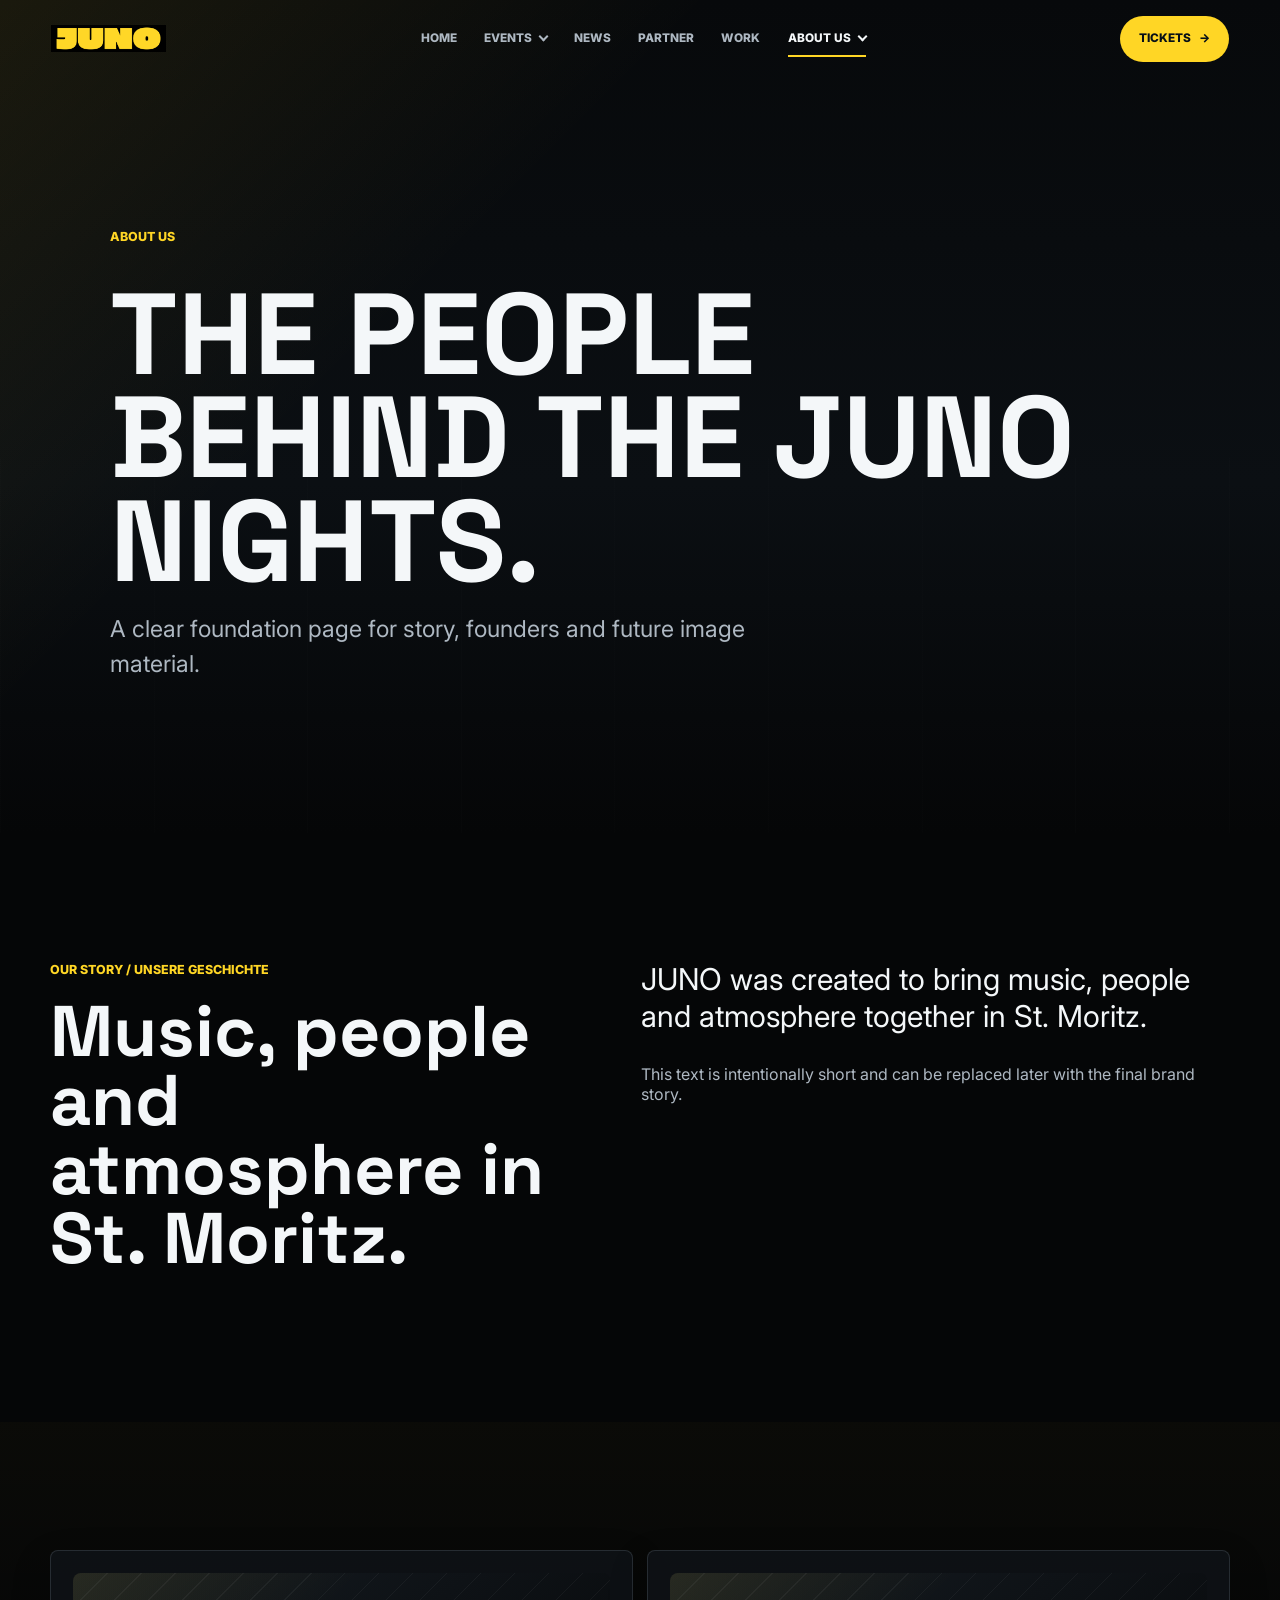
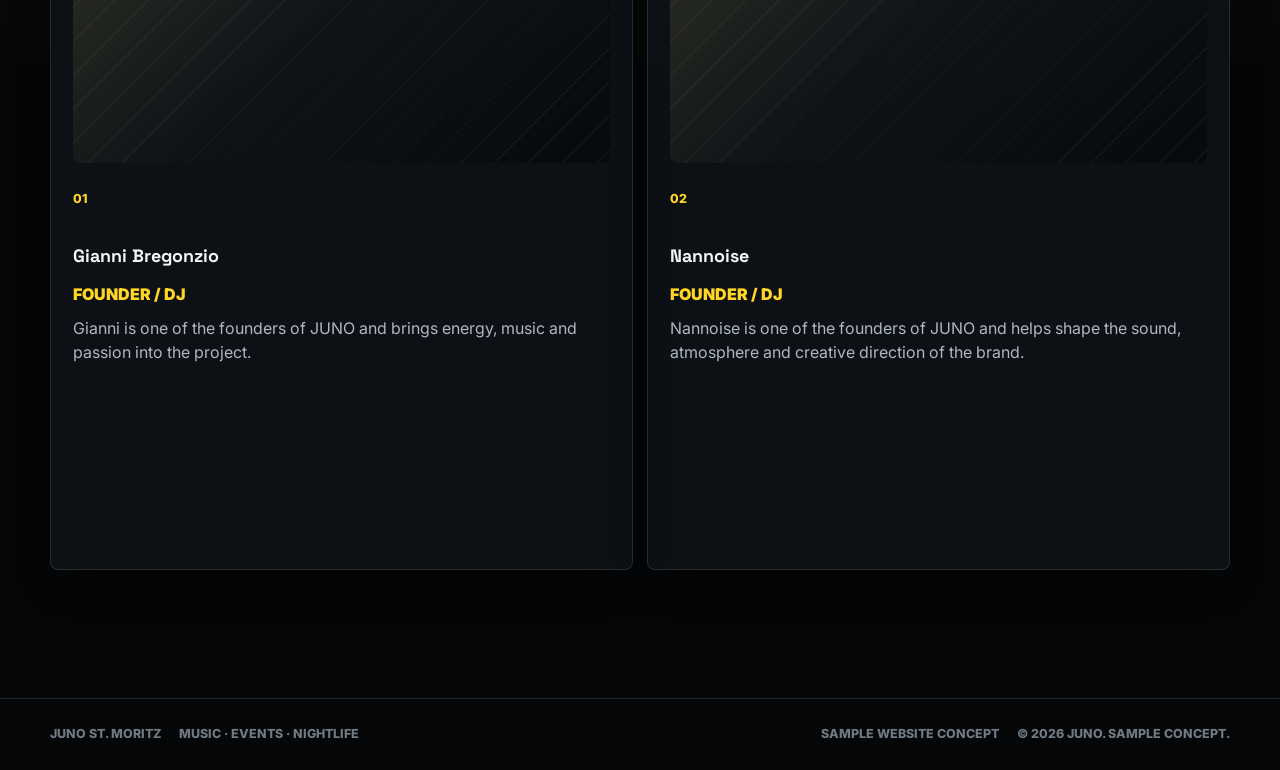
==== about.html @ eb004e52 "v1" ====
<!DOCTYPE html>
<html lang="en">
  <head>
    <meta charset="UTF-8" />
    <meta name="viewport" content="width=device-width, initial-scale=1.0" />
    <meta name="description" content="JUNO St. Moritz about sample page." />
    <title>About us | JUNO St. Moritz</title>
    <link rel="preconnect" href="https://fonts.googleapis.com" />
    <link rel="preconnect" href="https://fonts.gstatic.com" crossorigin />
    <link href="https://fonts.googleapis.com/css2?family=Inter:wght@400;500;600;700;800&family=Space+Grotesk:wght@600;700&display=swap" rel="stylesheet" />
    <link rel="stylesheet" href="styles/main.css" />
  </head>
  <body data-page="about">
    <a class="skip-link" href="#main">Skip to content</a>
    <header class="site-header" data-header>
      <a class="brand" href="index.html" aria-label="JUNO home"><img src="assets/juno-logo-crop.png" alt="JUNO" width="1660" height="390" /></a>
      <button class="nav-toggle" type="button" aria-label="Open navigation" aria-expanded="false" aria-controls="site-nav" data-nav-toggle><span></span><span></span></button>
      <nav id="site-nav" class="site-nav" aria-label="Primary" data-site-nav>
        <a class="nav-link" href="index.html" data-nav-page="home">Home</a>
        <div class="nav-item has-dropdown" data-dropdown><button class="nav-link nav-dropdown-toggle" type="button" aria-expanded="false" aria-controls="events-menu" data-dropdown-toggle>Events <span class="chevron" aria-hidden="true"></span></button><div id="events-menu" class="dropdown-panel events-dropdown" data-dropdown-panel><a href="events.html#upcoming"><span>Upcoming Events</span><small>Discover upcoming JUNO nights.</small></a><a href="events.html#past"><span>Past Events</span><small>Moments from previous events.</small></a><a href="events.html#festivals"><span>Festivals</span><small>Larger concepts and seasonal experiences.</small></a><a href="events.html#private"><span>Private Events</span><small>Custom experiences and private nights.</small></a></div></div>
        <a class="nav-link" href="news.html" data-nav-page="news">News</a><a class="nav-link" href="partner.html" data-nav-page="partner">Partner</a><a class="nav-link" href="work.html" data-nav-page="work">Work</a>
        <div class="nav-item has-dropdown" data-dropdown><button class="nav-link nav-dropdown-toggle" type="button" aria-expanded="false" aria-controls="about-menu" data-dropdown-toggle>About us <span class="chevron" aria-hidden="true"></span></button><div id="about-menu" class="dropdown-panel about-dropdown" data-dropdown-panel><a href="about.html#story"><span>Our Story</span><small>Music, people and atmosphere in St. Moritz.</small></a><a href="about.html#gianni"><span>Gianni Bregonzio</span><small>Founder / DJ</small></a><a href="about.html#nannoise"><span>Nannoise</span><small>Founder / DJ</small></a></div></div>
        <a class="mobile-ticket-link" href="tickets.html" data-nav-page="tickets"><span>Tickets</span><span aria-hidden="true">→</span></a>
      </nav>
      <a class="ticket-link" href="tickets.html" data-nav-page="tickets"><span>Tickets</span><span aria-hidden="true">→</span></a>
    </header>
    <main id="main">
      <section class="page-hero"><div class="container page-hero-layout"><p class="eyebrow reveal">About us</p><h1 class="page-title reveal">The people behind the JUNO nights.</h1><p class="page-copy reveal">A clear foundation page for story, founders and future image material.</p></div></section>
      <section id="story" class="section section-split">
        <div class="container split-layout">
          <div class="section-heading reveal"><p class="eyebrow">Our Story / Unsere Geschichte</p><h2>Music, people and atmosphere in St. Moritz.</h2></div>
          <div class="about-copy reveal"><p>JUNO was created to bring music, people and atmosphere together in St. Moritz.</p><p class="muted-large">This text is intentionally short and can be replaced later with the final brand story.</p></div>
        </div>
      </section>
      <section class="section section-news">
        <div class="container">
          <div class="founder-grid founder-grid-large" aria-label="Founders">
            <article id="gianni" class="founder-card reveal"><div class="founder-photo" aria-label="Image placeholder for Gianni Bregonzio"></div><span class="owner-index">01</span><h3>Gianni Bregonzio</h3><p class="founder-role">Founder / DJ</p><p>Gianni is one of the founders of JUNO and brings energy, music and passion into the project.</p></article>
            <article id="nannoise" class="founder-card reveal"><div class="founder-photo" aria-label="Image placeholder for Nannoise"></div><span class="owner-index">02</span><h3>Nannoise</h3><p class="founder-role">Founder / DJ</p><p>Nannoise is one of the founders of JUNO and helps shape the sound, atmosphere and creative direction of the brand.</p></article>
          </div>
        </div>
      </section>
    </main>
    <footer class="site-footer"><div class="container footer-layout"><div><span>JUNO St. Moritz</span><span>Music · Events · Nightlife</span></div><div><span>Sample website concept</span><span>© 2026 JUNO. Sample concept.</span></div></div></footer>
    <dialog class="ticket-modal" data-ticket-modal aria-labelledby="modal-title"><div class="modal-panel"><button class="modal-close" type="button" aria-label="Close modal" data-modal-close>×</button><p class="eyebrow" data-modal-eyebrow>Tickets</p><h2 id="modal-title" data-modal-title>Tickets</h2><p data-modal-text>Tickets will be available soon.</p><button class="btn btn-primary" type="button" data-modal-close>Understood</button></div></dialog>
    <script src="scripts/main.js"></script>
  </body>
</html>
---- styles/main.css ----
:root {
  --bg: #050607;
  --bg-soft: #0a0d10;
  --surface: #101419;
  --surface-2: #151a20;
  --text: #f4f7f9;
  --muted: #aeb8c2;
  --dim: #6f7a84;
  --line: rgba(210, 232, 247, 0.13);
  --line-strong: rgba(210, 232, 247, 0.26);
  --accent: #ffd625;
  --accent-soft: rgba(255, 214, 37, 0.14);
  --ice: #9fd8ff;
  --shadow: 0 22px 54px rgba(0, 0, 0, 0.36);
  --radius: 8px;
  --container: 1180px;
  --header-height: 78px;
}

* {
  box-sizing: border-box;
}

html {
  scroll-behavior: smooth;
}

body {
  margin: 0;
  min-height: 100vh;
  overflow-x: hidden;
  background: var(--bg);
  color: var(--text);
  font-family: "Inter", system-ui, -apple-system, BlinkMacSystemFont, "Segoe UI", sans-serif;
  line-height: 1.5;
}

body::before {
  content: "";
  position: fixed;
  inset: 0;
  z-index: 20;
  pointer-events: none;
  opacity: 0.1;
  background-image:
    linear-gradient(rgba(255, 255, 255, 0.03) 1px, transparent 1px),
    linear-gradient(90deg, rgba(255, 255, 255, 0.024) 1px, transparent 1px);
  background-size: 52px 52px;
  mask-image: linear-gradient(to bottom, black, transparent 80%);
}

img,
video {
  display: block;
  max-width: 100%;
}

a {
  color: inherit;
}

button,
input,
textarea {
  font: inherit;
}

button {
  cursor: pointer;
}

:focus-visible {
  outline: 2px solid var(--ice);
  outline-offset: 4px;
}

.skip-link {
  position: fixed;
  left: 16px;
  top: 16px;
  z-index: 100;
  transform: translateY(-140%);
  border-radius: var(--radius);
  background: var(--text);
  color: #050505;
  padding: 10px 14px;
  text-decoration: none;
}

.skip-link:focus {
  transform: translateY(0);
}

.container {
  width: min(var(--container), calc(100% - 40px));
  margin-inline: auto;
}

.sr-only {
  position: absolute;
  width: 1px;
  height: 1px;
  overflow: hidden;
  clip: rect(0, 0, 0, 0);
  white-space: nowrap;
}

.site-header {
  position: fixed;
  inset: 0 0 auto 0;
  z-index: 50;
  height: var(--header-height);
  display: flex;
  align-items: center;
  justify-content: flex-start;
  gap: clamp(18px, 3vw, 42px);
  padding: 0 clamp(16px, 4vw, 54px);
  border-bottom: 1px solid transparent;
  transition: background-color 180ms ease, border-color 180ms ease, backdrop-filter 180ms ease;
}

.site-header.is-scrolled,
.site-header.is-open {
  border-color: var(--line);
  background: rgba(5, 6, 7, 0.9);
  backdrop-filter: blur(16px);
}

.brand {
  position: relative;
  z-index: 54;
  display: inline-flex;
  align-items: center;
  flex: 0 0 auto;
  width: clamp(92px, 9vw, 132px);
  min-height: 46px;
  text-decoration: none;
}

.brand img {
  width: 100%;
  height: 52px;
  object-fit: contain;
}

.site-nav {
  display: flex;
  align-items: center;
  gap: clamp(12px, 1.5vw, 24px);
  margin-inline: auto;
}

.nav-link,
.ticket-link {
  position: relative;
  display: inline-flex;
  align-items: center;
  gap: 8px;
  min-height: 44px;
  border: 0;
  background: transparent;
  color: var(--muted);
  font-size: clamp(0.74rem, 0.9vw, 0.86rem);
  font-weight: 800;
  letter-spacing: 0;
  padding: 0 4px;
  text-decoration: none;
  text-transform: uppercase;
  transition: color 180ms ease, transform 180ms ease;
}

.nav-link::after {
  content: "";
  position: absolute;
  left: 4px;
  right: 4px;
  bottom: 4px;
  height: 2px;
  background: var(--accent);
  transform: scaleX(0);
  transform-origin: left;
  transition: transform 180ms ease;
}

.nav-link:hover,
.nav-link:focus-visible,
.nav-link.is-active,
.has-dropdown.is-open > .nav-dropdown-toggle,
.ticket-link:hover,
.ticket-link:focus-visible {
  color: var(--text);
}

.nav-link:hover::after,
.nav-link:focus-visible::after,
.nav-link.is-active::after,
.has-dropdown.is-open > .nav-dropdown-toggle::after {
  transform: scaleX(1);
}

.nav-item {
  position: relative;
}

.chevron {
  width: 7px;
  height: 7px;
  border-right: 2px solid currentColor;
  border-bottom: 2px solid currentColor;
  transform: translateY(-2px) rotate(45deg);
  transition: transform 180ms ease;
}

.has-dropdown.is-open .chevron,
.has-dropdown:hover .chevron {
  transform: translateY(1px) rotate(225deg);
}

.dropdown-panel {
  position: absolute;
  left: 50%;
  top: calc(100% + 12px);
  width: min(360px, calc(100vw - 32px));
  display: grid;
  gap: 8px;
  border: 1px solid var(--line);
  border-radius: var(--radius);
  background: rgba(9, 12, 15, 0.94);
  box-shadow: 0 18px 42px rgba(0, 0, 0, 0.32);
  padding: 10px;
  opacity: 0;
  pointer-events: none;
  transform: translate(-50%, 8px);
  backdrop-filter: blur(18px);
  transition: opacity 180ms ease, transform 180ms ease;
}

.about-dropdown {
  width: min(430px, calc(100vw - 32px));
}

.has-dropdown:hover .dropdown-panel,
.has-dropdown.is-open .dropdown-panel,
.nav-dropdown-toggle:focus-visible + .dropdown-panel {
  opacity: 1;
  pointer-events: auto;
  transform: translate(-50%, 0);
}

.dropdown-panel a {
  display: grid;
  gap: 3px;
  border: 1px solid transparent;
  border-radius: var(--radius);
  color: var(--text);
  padding: 14px;
  text-decoration: none;
  transition: background-color 180ms ease, border-color 180ms ease, transform 180ms ease;
}

.dropdown-panel a:hover,
.dropdown-panel a:focus-visible {
  border-color: rgba(255, 214, 37, 0.32);
  background: rgba(255, 214, 37, 0.07);
  transform: translateX(2px);
}

.dropdown-panel span {
  font-size: 0.9rem;
  font-weight: 900;
  text-transform: uppercase;
}

.dropdown-panel small {
  color: var(--muted);
  font-size: 0.78rem;
  line-height: 1.35;
}

.ticket-link,
.ticket-cta-large,
.mobile-ticket-link {
  flex: 0 0 auto;
  min-height: 46px;
  overflow: hidden;
  border: 1px solid rgba(255, 214, 37, 0.8);
  border-radius: 999px;
  background: #ffd625;
  color: #071017;
  padding: 0 18px;
  box-shadow: none;
  isolation: isolate;
  text-decoration: none;
}

.ticket-link {
  margin-left: 0;
}

.ticket-link::before,
.ticket-cta-large::before,
.mobile-ticket-link::before {
  content: "";
  position: absolute;
  inset: 0;
  z-index: -1;
  background: linear-gradient(110deg, transparent 0%, rgba(255, 255, 255, 0.55) 42%, transparent 64%);
  transform: translateX(-125%);
  transition: transform 520ms ease;
}

.ticket-link:hover,
.ticket-link:focus-visible,
.ticket-cta-large:hover,
.ticket-cta-large:focus-visible,
.mobile-ticket-link:hover,
.mobile-ticket-link:focus-visible {
  color: #071017;
  transform: translateY(-2px);
  box-shadow: 0 10px 28px rgba(255, 214, 37, 0.16);
}

.ticket-link:hover::before,
.ticket-link:focus-visible::before,
.ticket-cta-large:hover::before,
.ticket-cta-large:focus-visible::before,
.mobile-ticket-link:hover::before,
.mobile-ticket-link:focus-visible::before {
  transform: translateX(125%);
}

.ticket-link span:last-child,
.ticket-cta-large span:last-child,
.mobile-ticket-link span:last-child {
  transition: transform 180ms ease;
}

.ticket-link:hover span:last-child,
.ticket-link:focus-visible span:last-child,
.ticket-cta-large:hover span:last-child,
.ticket-cta-large:focus-visible span:last-child,
.mobile-ticket-link:hover span:last-child,
.mobile-ticket-link:focus-visible span:last-child {
  transform: translateX(4px);
}

.mobile-ticket-link {
  position: relative;
  display: none;
  align-items: center;
  justify-content: center;
  gap: 10px;
  width: 100%;
  margin-top: 12px;
  font-weight: 900;
  text-transform: uppercase;
}

.nav-toggle {
  display: none;
  width: 42px;
  height: 42px;
  place-items: center;
  border: 1px solid var(--line);
  border-radius: 50%;
  background: rgba(255, 214, 37, 0.04);
  color: var(--text);
}

.nav-toggle span {
  display: block;
  width: 18px;
  height: 2px;
  background: currentColor;
  transition: transform 180ms ease;
}

.nav-toggle span + span {
  margin-top: 5px;
}

.nav-toggle[aria-expanded="true"] span:first-child {
  transform: translateY(3.5px) rotate(45deg);
}

.nav-toggle[aria-expanded="true"] span:last-child {
  transform: translateY(-3.5px) rotate(-45deg);
}

.section {
  position: relative;
  padding: clamp(84px, 10vw, 132px) 0;
}

.section-dark {
  background: var(--bg);
}

.hero {
  min-height: 100svh;
  display: grid;
  align-items: center;
  position: relative;
  overflow: hidden;
  padding-top: var(--header-height);
}

.page-hero {
  position: relative;
  overflow: hidden;
  padding: calc(var(--header-height) + clamp(82px, 12vw, 150px)) 0 clamp(72px, 10vw, 132px);
  background:
    linear-gradient(135deg, rgba(255, 214, 37, 0.08), transparent 34%),
    linear-gradient(180deg, #07090b, #0b0f13 58%, #050607);
}

.page-hero::after {
  content: "";
  position: absolute;
  inset: auto 0 0 0;
  height: 45%;
  background: repeating-linear-gradient(90deg, rgba(255, 255, 255, 0.06) 0 1px, transparent 1px 12vw);
  opacity: 0.12;
  pointer-events: none;
}

.page-hero-layout {
  position: relative;
  z-index: 1;
  display: grid;
  gap: 18px;
  max-width: 1060px;
}

.page-title {
  max-width: 980px;
  margin: 0;
  font-size: clamp(3.2rem, 9vw, 8.8rem);
  font-weight: 700;
  line-height: 0.9;
  text-transform: uppercase;
}

.page-copy {
  max-width: 720px;
  color: var(--muted);
  font-size: clamp(1.05rem, 2vw, 1.45rem);
}

.ticket-page-hero .ticket-cta-large {
  margin-top: 18px;
  width: fit-content;
}

.hero-video {
  position: absolute;
  inset: 0;
  width: 100%;
  height: 100%;
  object-fit: cover;
  opacity: 1;
  filter: contrast(1.08) brightness(0.9) saturate(1.08);
}

.hero-noise {
  position: absolute;
  inset: 0;
  background:
    linear-gradient(180deg, rgba(4, 6, 8, 0.56), rgba(4, 6, 8, 0.18) 42%, rgba(4, 6, 8, 0.72) 100%),
    linear-gradient(90deg, rgba(5, 6, 7, 0.28), transparent 48%, rgba(5, 6, 7, 0.28));
}

.hero-content {
  position: relative;
  z-index: 2;
  display: grid;
  justify-items: center;
  max-width: 1160px;
  padding-block: clamp(72px, 12vh, 130px);
  text-align: center;
}

.eyebrow {
  margin: 0 0 18px;
  color: var(--accent);
  font-size: 0.78rem;
  font-weight: 800;
  letter-spacing: 0;
  text-transform: uppercase;
}

.hero .eyebrow {
  color: var(--text);
  font-size: clamp(0.72rem, 1.05vw, 0.98rem);
}

h1,
h2,
h3,
p {
  margin-top: 0;
}

h1,
h2,
h3 {
  font-family: "Space Grotesk", "Inter", sans-serif;
  line-height: 0.96;
  letter-spacing: 0;
}

.hero-logo {
  width: min(78vw, 940px);
  height: auto;
  margin: 0 auto;
  filter: drop-shadow(0 18px 44px rgba(0, 0, 0, 0.55));
}

h2 {
  margin-bottom: 22px;
  font-size: clamp(2.2rem, 5.6vw, 5.2rem);
  font-weight: 700;
}

h3 {
  font-size: 1.12rem;
  font-weight: 700;
}

.btn {
  display: inline-flex;
  align-items: center;
  justify-content: center;
  min-height: 48px;
  border: 1px solid var(--line-strong);
  border-radius: 999px;
  background: transparent;
  color: var(--text);
  padding: 0 20px;
  font-weight: 800;
  text-decoration: none;
  transition: transform 180ms ease, border-color 180ms ease, background-color 180ms ease, color 180ms ease, box-shadow 180ms ease;
}

.hero-ticket {
  display: inline-flex;
  align-items: center;
  justify-content: center;
  min-height: clamp(40px, 5.6vw, 58px);
  margin-bottom: clamp(26px, 5vw, 52px);
  border: 1px solid rgba(255, 214, 37, 0.8);
  border-radius: 999px;
  background: rgba(255, 214, 37, 0.96);
  color: #071017;
  padding: 0 clamp(24px, 3vw, 38px);
  font-weight: 900;
  text-decoration: none;
  text-transform: uppercase;
  box-shadow: none;
  transition: transform 180ms ease, box-shadow 180ms ease;
}

.hero-ticket:hover,
.hero-ticket:focus-visible {
  transform: translateY(-2px);
  box-shadow: 0 10px 28px rgba(255, 214, 37, 0.18);
}

.hero-social {
  margin-top: clamp(28px, 5vw, 54px);
}

.hero-social a {
  display: inline-flex;
  width: 44px;
  height: 44px;
  align-items: center;
  justify-content: center;
  overflow: hidden;
  border: 1px solid var(--line);
  border-radius: 50%;
  color: transparent;
  text-decoration: none;
  transition: border-color 180ms ease, transform 180ms ease;
}

.hero-social a::before {
  content: "";
  width: 16px;
  height: 16px;
  border: 2px solid var(--text);
  border-radius: 5px;
}

.hero-social a::after {
  content: "";
  position: absolute;
  width: 4px;
  height: 4px;
  border-radius: 50%;
  background: var(--text);
  transform: translate(5px, -5px);
}

.hero-social a:hover,
.hero-social a:focus-visible {
  transform: translateY(-2px);
  border-color: var(--text);
}

.hero-footer {
  position: absolute;
  left: 50%;
  bottom: clamp(22px, 4vw, 54px);
  z-index: 2;
  display: grid;
  grid-template-columns: 1fr auto 1fr;
  gap: clamp(22px, 5vw, 82px);
  align-items: end;
  transform: translateX(-50%);
  color: var(--text);
  font-size: clamp(0.68rem, 1vw, 0.9rem);
  font-weight: 900;
  text-transform: uppercase;
}

.hero-footer div:first-child {
  text-align: left;
}

.hero-footer div:nth-child(2) {
  display: grid;
  gap: 2px;
  text-align: center;
}

.hero-footer div:last-child {
  text-align: right;
}

.hero-footer strong {
  font-size: clamp(1.3rem, 3vw, 2.5rem);
  line-height: 1;
}

.hero .reveal {
  opacity: 1;
  transform: none;
}

.btn:hover,
.btn:focus-visible {
  transform: translateY(-2px);
  border-color: rgba(255, 255, 255, 0.42);
}

.btn-primary {
  border-color: var(--accent);
  background: #ffd625;
  color: #071017;
  box-shadow: none;
}

.btn-primary:hover,
.btn-primary:focus-visible {
  box-shadow: 0 10px 28px rgba(255, 214, 37, 0.14);
}

.btn-secondary {
  background: rgba(255, 214, 37, 0.04);
}

.split-layout,
.contact-layout,
.experience-layout {
  display: grid;
  grid-template-columns: minmax(0, 0.92fr) minmax(0, 1.08fr);
  gap: clamp(36px, 7vw, 96px);
  align-items: start;
}

.section-heading {
  max-width: 720px;
}

.section-heading p:not(.eyebrow) {
  max-width: 620px;
  color: var(--muted);
  font-size: 1.04rem;
}

.about-copy > p {
  margin-bottom: 28px;
  color: var(--text);
  font-size: clamp(1.25rem, 2.35vw, 2rem);
  line-height: 1.25;
}

.owner-grid,
.benefit-grid {
  display: grid;
  grid-template-columns: repeat(2, minmax(0, 1fr));
  gap: 14px;
}

.owner-card,
.founder-card,
.event-card,
.feature-card,
.work-card,
.benefit-card,
.contact-form,
.gallery-card {
  border: 1px solid var(--line);
  border-radius: var(--radius);
  background: rgba(16, 20, 25, 0.78);
  box-shadow: 0 16px 38px rgba(0, 0, 0, 0.24);
}

.owner-card,
.founder-card,
.feature-card,
.work-card,
.benefit-card {
  min-height: 178px;
  padding: 22px;
}

.owner-card p,
.founder-card p,
.feature-card p,
.work-card p,
.benefit-card p {
  margin-bottom: 0;
  color: var(--muted);
}

.owner-index,
.feature-card span,
.benefit-card span {
  display: inline-flex;
  margin-bottom: 38px;
  color: var(--accent);
  font-size: 0.78rem;
  font-weight: 800;
}

.content-grid,
.work-grid {
  display: grid;
  gap: 14px;
  margin-top: 42px;
}

.news-layout {
  display: grid;
  grid-template-columns: minmax(0, 1.05fr) minmax(0, 0.95fr);
  gap: 14px;
}

.news-feature {
  min-height: 520px;
  display: flex;
  flex-direction: column;
  justify-content: flex-end;
  border: 1px solid var(--line);
  border-radius: var(--radius);
  background:
    linear-gradient(135deg, rgba(255, 214, 37, 0.08), transparent 38%),
    linear-gradient(145deg, #151b21, #07090b);
  box-shadow: 0 16px 38px rgba(0, 0, 0, 0.24);
  padding: clamp(24px, 4vw, 42px);
}

.news-feature span {
  color: var(--accent);
  font-size: 0.8rem;
  font-weight: 900;
  text-transform: uppercase;
}

.news-feature p {
  max-width: 520px;
  color: var(--muted);
}

.partner-notes {
  margin-top: 14px;
}

.work-grid-large {
  grid-template-columns: repeat(3, minmax(0, 1fr));
}

.founder-grid-large .founder-card {
  min-height: 620px;
}

.muted-large {
  color: var(--muted) !important;
  font-size: 1rem !important;
}

.ticket-info-grid {
  display: grid;
  grid-template-columns: repeat(3, minmax(0, 1fr));
  gap: 14px;
}

.three-grid,
.work-grid {
  grid-template-columns: repeat(3, minmax(0, 1fr));
}

.feature-card,
.work-card {
  transition: transform 180ms ease, border-color 180ms ease;
}

.feature-card:hover,
.work-card:hover {
  transform: translateY(-3px);
  border-color: rgba(255, 214, 37, 0.34);
}

.feature-card h3,
.work-card h3 {
  margin-bottom: 14px;
  font-size: clamp(1.25rem, 2vw, 1.8rem);
}

.section-news,
.section-work {
  background:
    linear-gradient(180deg, rgba(255, 214, 37, 0.025), transparent 30%),
    #050607;
}

.section-partner,
.section-tickets {
  background: var(--bg-soft);
}

.partner-grid {
  display: grid;
  grid-template-columns: repeat(6, minmax(0, 1fr));
  gap: 12px;
  margin-top: 42px;
}

.partner-grid div {
  min-height: 116px;
  display: grid;
  place-items: center;
  border: 1px solid var(--line);
  border-radius: var(--radius);
  background: rgba(255, 214, 37, 0.025);
  color: var(--dim);
  font-size: 0.78rem;
  font-weight: 900;
  text-transform: uppercase;
}

.work-visual,
.founder-photo {
  position: relative;
  min-height: 190px;
  margin-bottom: 22px;
  border-radius: var(--radius);
  overflow: hidden;
  background:
    linear-gradient(135deg, rgba(255, 214, 37, 0.08), transparent 40%),
    linear-gradient(145deg, #151b21, #07090b);
}

.work-visual::after,
.founder-photo::after {
  content: "";
  position: absolute;
  inset: 0;
  background: repeating-linear-gradient(135deg, rgba(255, 255, 255, 0.045) 0 1px, transparent 1px 24px);
}

.founder-grid {
  display: grid;
  grid-template-columns: repeat(2, minmax(0, 1fr));
  gap: 14px;
}

.founder-role {
  color: var(--accent) !important;
  font-weight: 900;
  margin-bottom: 10px !important;
  text-transform: uppercase;
}

.tickets-layout {
  display: grid;
  grid-template-columns: minmax(0, 1fr) auto;
  gap: clamp(28px, 6vw, 80px);
  align-items: center;
}

.ticket-cta-large {
  position: relative;
  display: inline-flex;
  align-items: center;
  justify-content: center;
  gap: 12px;
  min-width: min(320px, 100%);
  min-height: 72px;
  border: 0;
  font-size: clamp(1.1rem, 2vw, 1.5rem);
  font-weight: 900;
  text-transform: uppercase;
}

.section-events {
  background:
    linear-gradient(180deg, rgba(255, 214, 37, 0.035), transparent 26%),
    var(--bg-soft);
}

.events-grid {
  display: grid;
  grid-template-columns: repeat(5, minmax(220px, 1fr));
  gap: 14px;
  margin-top: 42px;
  overflow-x: auto;
  padding-bottom: 8px;
}

.event-card {
  min-height: 384px;
  display: flex;
  flex-direction: column;
  padding: 22px;
  transition: transform 180ms ease, border-color 180ms ease, background-color 180ms ease;
}

.event-card:hover {
  transform: translateY(-3px);
  border-color: rgba(255, 214, 37, 0.34);
}

.event-badge {
  align-self: flex-start;
  margin-bottom: 28px;
  border: 1px solid rgba(255, 214, 37, 0.34);
  border-radius: 999px;
  color: var(--accent);
  padding: 6px 9px;
  font-size: 0.72rem;
  font-weight: 800;
  text-transform: uppercase;
}

.event-meta {
  display: grid;
  gap: 4px;
  margin-bottom: 18px;
  color: var(--muted);
  font-size: 0.82rem;
  font-weight: 700;
}

.event-card p {
  margin-bottom: 28px;
  color: var(--muted);
}

.event-card .btn {
  width: 100%;
  margin-top: auto;
}

.section-gallery {
  overflow: hidden;
}

.gallery-grid {
  display: grid;
  grid-template-columns: 1.15fr 0.85fr 0.85fr;
  grid-auto-rows: minmax(210px, auto);
  gap: 14px;
  margin-top: 42px;
}

.gallery-card {
  min-height: 252px;
  margin: 0;
  overflow: hidden;
}

.gallery-card-wide {
  grid-column: span 2;
}

.gallery-card-tall {
  grid-row: span 2;
}

.gallery-art {
  position: relative;
  min-height: 252px;
  height: 100%;
  overflow: hidden;
}

.gallery-art::before {
  content: "";
  position: absolute;
  inset: 12%;
  border: 1px solid rgba(255, 214, 37, 0.1);
  transform: none;
}

.gallery-art::after {
  content: "";
  position: absolute;
  inset: 0;
  background:
    linear-gradient(180deg, transparent 35%, rgba(0, 0, 0, 0.82)),
    repeating-linear-gradient(135deg, rgba(255, 255, 255, 0.04) 0 1px, transparent 1px 24px);
}

.gallery-art-1 {
  background:
    linear-gradient(135deg, rgba(255, 214, 37, 0.18), transparent 38%),
    linear-gradient(135deg, #151b21, #07090b 72%);
}

.gallery-art-2 {
  background:
    linear-gradient(150deg, rgba(120, 180, 220, 0.18), transparent 36%),
    linear-gradient(150deg, #090b0d, #141b21);
}

.gallery-art-3 {
  background:
    linear-gradient(130deg, rgba(220, 236, 255, 0.14), transparent 38%),
    linear-gradient(180deg, #0f1416, #050607);
}

.gallery-art-4 {
  background:
    linear-gradient(180deg, rgba(255, 214, 37, 0.14), transparent 36%),
    linear-gradient(180deg, #0b0f13, #050607);
}

.gallery-art-5 {
  background:
    linear-gradient(90deg, rgba(255, 214, 37, 0.12), transparent 42%),
    linear-gradient(145deg, #12171c, #050607);
}

.gallery-art-6 {
  background:
    linear-gradient(135deg, rgba(220, 236, 255, 0.12), transparent 38%),
    linear-gradient(180deg, #151a20, #050607);
}

.gallery-card figcaption {
  padding: 14px 16px 16px;
  color: var(--muted);
  font-size: 0.8rem;
  font-weight: 800;
  text-transform: uppercase;
}

.benefit-grid {
  grid-template-columns: repeat(2, minmax(0, 1fr));
}

.benefit-card {
  transition: transform 180ms ease, border-color 180ms ease;
}

.benefit-card:hover {
  transform: translateY(-3px);
  border-color: var(--line-strong);
}

.benefit-card h3 {
  max-width: 260px;
  margin-bottom: 12px;
  font-size: clamp(1.25rem, 2vw, 1.8rem);
}

.section-contact {
  background:
    linear-gradient(180deg, rgba(255, 214, 37, 0.035), transparent 30%),
    #050607;
}

.contact-layout {
  grid-template-columns: minmax(0, 0.86fr) minmax(300px, 0.74fr);
}

.contact-form {
  display: grid;
  gap: 10px;
  padding: clamp(20px, 4vw, 32px);
}

.contact-form label {
  color: var(--muted);
  font-size: 0.82rem;
  font-weight: 800;
  text-transform: uppercase;
}

.contact-form input,
.contact-form textarea {
  width: 100%;
  border: 1px solid var(--line);
  border-radius: var(--radius);
  background: rgba(255, 255, 255, 0.045);
  color: var(--text);
  padding: 13px 14px;
  resize: vertical;
}

.contact-form input:focus,
.contact-form textarea:focus {
  border-color: var(--ice);
  outline: none;
}

.contact-form .btn {
  width: fit-content;
  margin-top: 12px;
}

.form-status {
  min-height: 24px;
  margin: 2px 0 0;
  color: var(--accent);
  font-weight: 800;
}

.social-row {
  grid-column: 1 / -1;
  display: flex;
  flex-wrap: wrap;
  gap: 12px;
}

.social-row a {
  border: 1px solid var(--line);
  border-radius: 999px;
  color: var(--muted);
  padding: 10px 14px;
  font-weight: 800;
  text-decoration: none;
  transition: color 180ms ease, border-color 180ms ease, transform 180ms ease;
}

.social-row a:hover,
.social-row a:focus-visible {
  transform: translateY(-2px);
  border-color: var(--line-strong);
  color: var(--text);
}

.site-footer {
  border-top: 1px solid var(--line);
  color: var(--dim);
  padding: 26px 0;
}

.footer-layout {
  display: flex;
  justify-content: space-between;
  gap: 24px;
  font-size: 0.78rem;
  font-weight: 800;
  text-transform: uppercase;
}

.footer-layout div {
  display: flex;
  flex-wrap: wrap;
  gap: 10px 18px;
}

.ticket-modal {
  width: min(560px, calc(100% - 32px));
  border: 0;
  border-radius: var(--radius);
  background: transparent;
  color: var(--text);
  padding: 0;
}

.ticket-modal::backdrop {
  background: rgba(0, 0, 0, 0.74);
  backdrop-filter: blur(8px);
}

.modal-panel {
  position: relative;
  border: 1px solid var(--line-strong);
  border-radius: var(--radius);
  background:
    linear-gradient(135deg, rgba(255, 214, 37, 0.12), transparent 36%),
    #090c10;
  box-shadow: 0 22px 54px rgba(0, 0, 0, 0.4);
  padding: clamp(24px, 5vw, 42px);
}

.modal-panel h2 {
  font-size: clamp(2rem, 8vw, 4rem);
}

.modal-panel p:not(.eyebrow) {
  color: var(--muted);
}

.modal-close {
  position: absolute;
  right: 14px;
  top: 14px;
  width: 38px;
  height: 38px;
  border: 1px solid var(--line);
  border-radius: 50%;
  background: rgba(255, 255, 255, 0.04);
  color: var(--text);
}

.reveal {
  opacity: 0;
  transform: translateY(22px);
  transition: opacity 640ms ease, transform 640ms ease;
}

.reveal.is-visible {
  opacity: 1;
  transform: translateY(0);
}

@media (max-width: 1020px) {
  .events-grid {
    grid-template-columns: repeat(3, minmax(220px, 1fr));
    overflow: visible;
  }

  .site-header {
    gap: 16px;
  }

  .site-nav {
    gap: 10px;
  }

  .partner-grid {
    grid-template-columns: repeat(3, minmax(0, 1fr));
  }
}

@media (max-width: 900px) {
  .nav-toggle {
    display: grid;
    position: relative;
    z-index: 54;
    margin-left: auto;
  }

  .site-nav {
    position: fixed;
    inset: 0;
    display: grid;
    align-content: start;
    gap: 8px;
    border: 0;
    border-radius: 0;
    background:
      linear-gradient(135deg, rgba(255, 214, 37, 0.08), transparent 42%),
      rgba(5, 6, 7, 0.98);
    box-shadow: 0 22px 54px rgba(0, 0, 0, 0.36);
    padding: calc(var(--header-height) + 24px) 18px 28px;
    opacity: 0;
    pointer-events: none;
    transform: translateX(18px);
    transition: opacity 180ms ease, transform 180ms ease;
    overflow-y: auto;
  }

  .site-nav.is-open {
    opacity: 1;
    pointer-events: auto;
    transform: translateY(0);
  }

  .nav-link {
    width: 100%;
    min-height: 54px;
    display: flex;
    justify-content: space-between;
    align-items: center;
    border-radius: var(--radius);
    padding: 0 14px;
    font-size: 0.98rem;
  }

  .nav-link:hover,
  .nav-link:focus-visible {
    background: rgba(255, 255, 255, 0.06);
  }

  .dropdown-panel {
    position: static;
    width: 100%;
    max-height: 0;
    overflow: hidden;
    padding: 0 8px;
    opacity: 1;
    pointer-events: auto;
    transform: none;
    border-color: transparent;
    background: transparent;
    box-shadow: none;
    backdrop-filter: none;
    transition: max-height 220ms ease, padding 220ms ease, border-color 220ms ease;
  }

  .has-dropdown:hover .dropdown-panel {
    transform: none;
  }

  .has-dropdown.is-open .dropdown-panel {
    max-height: 560px;
    border-color: var(--line);
    padding: 8px;
    background: rgba(255, 255, 255, 0.035);
  }

  .ticket-link {
    display: none;
  }

  .mobile-ticket-link {
    display: inline-flex;
  }

  .split-layout,
  .contact-layout,
  .experience-layout,
  .tickets-layout {
    grid-template-columns: 1fr;
  }

  .three-grid,
  .work-grid,
  .work-grid-large,
  .news-layout,
  .ticket-info-grid {
    grid-template-columns: 1fr;
  }

  .gallery-grid {
    grid-template-columns: 1fr 1fr;
  }

  .gallery-card-wide,
  .gallery-card-tall {
    grid-column: span 1;
    grid-row: span 1;
  }
}

@media (max-width: 700px) {
  .events-grid {
    grid-template-columns: 1fr;
  }
}

@media (max-width: 640px) {
  :root {
    --header-height: 68px;
  }

  .container {
    width: min(100% - 28px, var(--container));
  }

  .site-header {
    padding-inline: 14px;
  }

  .hero-content {
    align-self: start;
    padding-block: 158px 118px;
  }

  .contact-form .btn {
    width: 100%;
  }

  .hero-logo {
    width: min(88vw, 520px);
  }

  .hero-footer {
    width: min(100% - 28px, var(--container));
    grid-template-columns: 1fr;
    gap: 8px;
    bottom: 18px;
    text-align: center;
    font-size: 0.66rem;
  }

  .hero-footer div:first-child,
  .hero-footer div:last-child {
    text-align: center;
  }

  .hero-footer strong {
    font-size: clamp(1.1rem, 7vw, 1.8rem);
  }

  .owner-grid,
  .founder-grid,
  .benefit-grid,
  .gallery-grid {
    grid-template-columns: 1fr;
  }

  .partner-grid {
    grid-template-columns: 1fr 1fr;
  }

  .page-hero {
    padding-top: calc(var(--header-height) + 70px);
  }

  .news-feature,
  .founder-grid-large .founder-card {
    min-height: 420px;
  }

  .event-card {
    min-height: 330px;
  }

  .footer-layout {
    flex-direction: column;
  }
}

@media (prefers-reduced-motion: reduce) {
  html {
    scroll-behavior: auto;
  }

  *,
  *::before,
  *::after {
    animation-duration: 0.001ms !important;
    animation-iteration-count: 1 !important;
    scroll-behavior: auto !important;
    transition-duration: 0.001ms !important;
  }

  .reveal {
    opacity: 1;
    transform: none;
  }
}
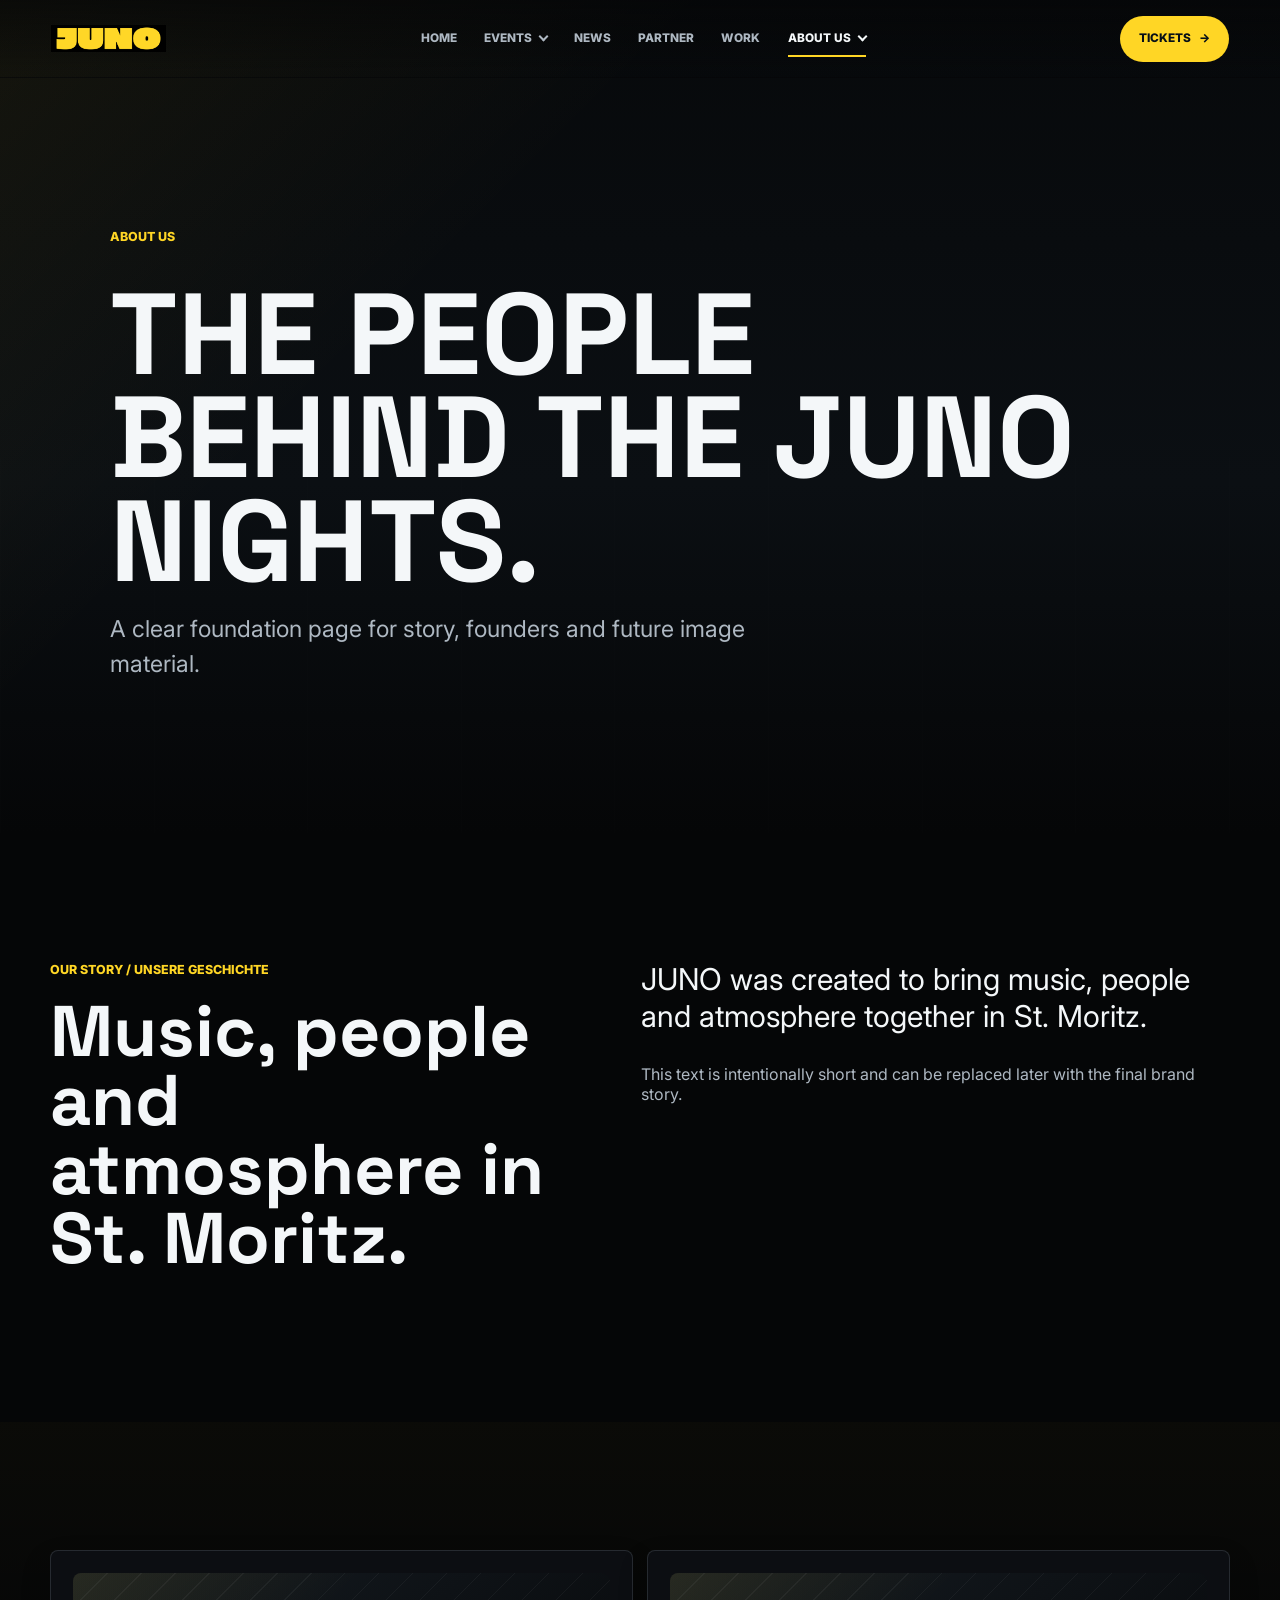
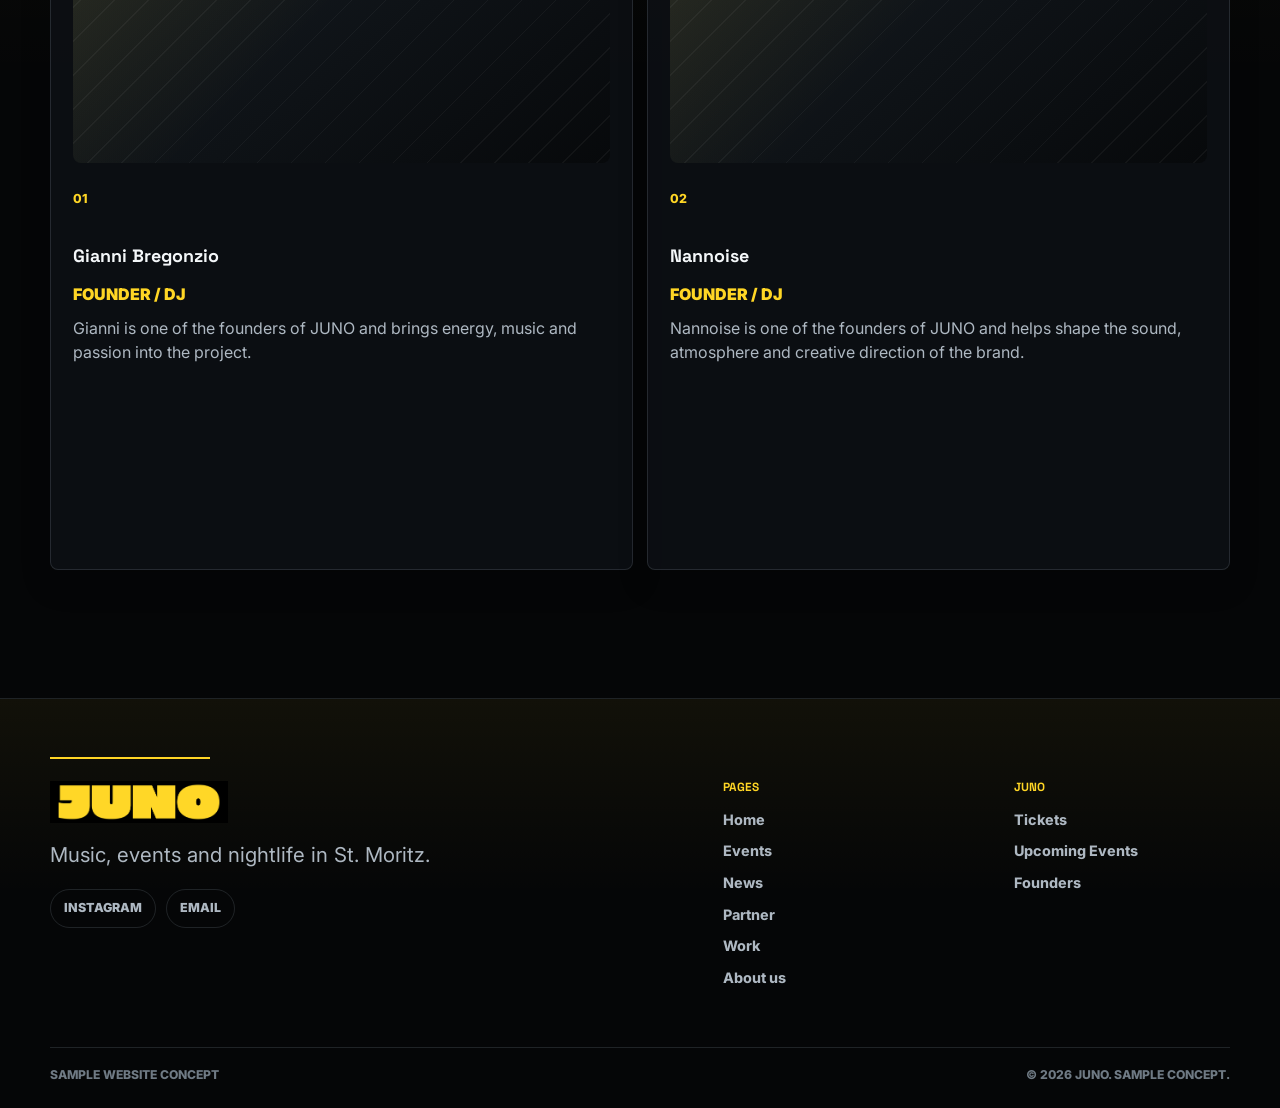
==== commit 0c67dd32: "Besser Gemacht" ====
--- a/about.html
+++ b/about.html
@@ -41,7 +41,7 @@
         </div>
       </section>
     </main>
-    <footer class="site-footer"><div class="container footer-layout"><div><span>JUNO St. Moritz</span><span>Music · Events · Nightlife</span></div><div><span>Sample website concept</span><span>© 2026 JUNO. Sample concept.</span></div></div></footer>
+    <footer class="site-footer"><div class="container footer-main"><div class="footer-brand"><a class="footer-logo" href="index.html" aria-label="JUNO home"><img src="assets/juno-logo-crop.png" alt="JUNO" width="1660" height="390" /></a><p>Music, events and nightlife in St. Moritz.</p><div class="footer-social" aria-label="Social and contact links"><a href="https://www.instagram.com/junostmoritz/" target="_blank" rel="noreferrer">Instagram</a><a href="mailto:hello@junostmoritz.ch">Email</a></div></div><nav class="footer-column" aria-label="Footer pages"><h2>Pages</h2><a href="index.html">Home</a><a href="events.html">Events</a><a href="news.html">News</a><a href="partner.html">Partner</a><a href="work.html">Work</a><a href="about.html">About us</a></nav><nav class="footer-column" aria-label="Footer JUNO links"><h2>JUNO</h2><a href="tickets.html">Tickets</a><a href="events.html#upcoming">Upcoming Events</a><a href="about.html#gianni">Founders</a></nav></div><div class="container footer-bottom"><span>Sample website concept</span><span>© 2026 JUNO. Sample concept.</span></div></footer>
     <dialog class="ticket-modal" data-ticket-modal aria-labelledby="modal-title"><div class="modal-panel"><button class="modal-close" type="button" aria-label="Close modal" data-modal-close>×</button><p class="eyebrow" data-modal-eyebrow>Tickets</p><h2 id="modal-title" data-modal-title>Tickets</h2><p data-modal-text>Tickets will be available soon.</p><button class="btn btn-primary" type="button" data-modal-close>Understood</button></div></dialog>
     <script src="scripts/main.js"></script>
   </body>
--- a/styles/main.css
+++ b/styles/main.css
@@ -11,7 +11,7 @@
   --accent: #ffd625;
   --accent-soft: rgba(255, 214, 37, 0.14);
   --ice: #9fd8ff;
-  --shadow: 0 22px 54px rgba(0, 0, 0, 0.36);
+  --shadow: 0 18px 42px rgba(0, 0, 0, 0.28);
   --radius: 8px;
   --container: 1180px;
   --header-height: 78px;
@@ -41,7 +41,7 @@
   inset: 0;
   z-index: 20;
   pointer-events: none;
-  opacity: 0.1;
+  opacity: 0.06;
   background-image:
     linear-gradient(rgba(255, 255, 255, 0.03) 1px, transparent 1px),
     linear-gradient(90deg, rgba(255, 255, 255, 0.024) 1px, transparent 1px);
@@ -116,6 +116,7 @@
   gap: clamp(18px, 3vw, 42px);
   padding: 0 clamp(16px, 4vw, 54px);
   border-bottom: 1px solid transparent;
+  background: linear-gradient(180deg, rgba(5, 6, 7, 0.62), transparent);
   transition: background-color 180ms ease, border-color 180ms ease, backdrop-filter 180ms ease;
 }
 
@@ -226,7 +227,7 @@
   border: 1px solid var(--line);
   border-radius: var(--radius);
   background: rgba(9, 12, 15, 0.94);
-  box-shadow: 0 18px 42px rgba(0, 0, 0, 0.32);
+  box-shadow: 0 18px 34px rgba(0, 0, 0, 0.28);
   padding: 10px;
   opacity: 0;
   pointer-events: none;
@@ -317,7 +318,7 @@
 .mobile-ticket-link:focus-visible {
   color: #071017;
   transform: translateY(-2px);
-  box-shadow: 0 10px 28px rgba(255, 214, 37, 0.16);
+  box-shadow: 0 8px 22px rgba(255, 214, 37, 0.12);
 }
 
 .ticket-link:hover::before,
@@ -410,7 +411,7 @@
   overflow: hidden;
   padding: calc(var(--header-height) + clamp(82px, 12vw, 150px)) 0 clamp(72px, 10vw, 132px);
   background:
-    linear-gradient(135deg, rgba(255, 214, 37, 0.08), transparent 34%),
+    linear-gradient(135deg, rgba(255, 214, 37, 0.055), transparent 34%),
     linear-gradient(180deg, #07090b, #0b0f13 58%, #050607);
 }
 
@@ -420,7 +421,7 @@
   inset: auto 0 0 0;
   height: 45%;
   background: repeating-linear-gradient(90deg, rgba(255, 255, 255, 0.06) 0 1px, transparent 1px 12vw);
-  opacity: 0.12;
+  opacity: 0.08;
   pointer-events: none;
 }
 
@@ -459,15 +460,15 @@
   height: 100%;
   object-fit: cover;
   opacity: 1;
-  filter: contrast(1.08) brightness(0.9) saturate(1.08);
+  filter: contrast(1.04) brightness(0.86) saturate(1.02);
 }
 
 .hero-noise {
   position: absolute;
   inset: 0;
   background:
-    linear-gradient(180deg, rgba(4, 6, 8, 0.56), rgba(4, 6, 8, 0.18) 42%, rgba(4, 6, 8, 0.72) 100%),
-    linear-gradient(90deg, rgba(5, 6, 7, 0.28), transparent 48%, rgba(5, 6, 7, 0.28));
+    linear-gradient(180deg, rgba(4, 6, 8, 0.58), rgba(4, 6, 8, 0.24) 42%, rgba(4, 6, 8, 0.76) 100%),
+    linear-gradient(90deg, rgba(5, 6, 7, 0.34), transparent 48%, rgba(5, 6, 7, 0.34));
 }
 
 .hero-content {
@@ -476,7 +477,9 @@
   display: grid;
   justify-items: center;
   max-width: 1160px;
-  padding-block: clamp(72px, 12vh, 130px);
+  align-content: center;
+  min-height: calc(100svh - var(--header-height));
+  padding-block: clamp(74px, 11vh, 126px);
   text-align: center;
 }
 
@@ -510,10 +513,10 @@
 }
 
 .hero-logo {
-  width: min(78vw, 940px);
+  width: min(74vw, 880px);
   height: auto;
   margin: 0 auto;
-  filter: drop-shadow(0 18px 44px rgba(0, 0, 0, 0.55));
+  filter: drop-shadow(0 16px 34px rgba(0, 0, 0, 0.5));
 }
 
 h2 {
@@ -563,84 +566,7 @@
 .hero-ticket:hover,
 .hero-ticket:focus-visible {
   transform: translateY(-2px);
-  box-shadow: 0 10px 28px rgba(255, 214, 37, 0.18);
-}
-
-.hero-social {
-  margin-top: clamp(28px, 5vw, 54px);
-}
-
-.hero-social a {
-  display: inline-flex;
-  width: 44px;
-  height: 44px;
-  align-items: center;
-  justify-content: center;
-  overflow: hidden;
-  border: 1px solid var(--line);
-  border-radius: 50%;
-  color: transparent;
-  text-decoration: none;
-  transition: border-color 180ms ease, transform 180ms ease;
-}
-
-.hero-social a::before {
-  content: "";
-  width: 16px;
-  height: 16px;
-  border: 2px solid var(--text);
-  border-radius: 5px;
-}
-
-.hero-social a::after {
-  content: "";
-  position: absolute;
-  width: 4px;
-  height: 4px;
-  border-radius: 50%;
-  background: var(--text);
-  transform: translate(5px, -5px);
-}
-
-.hero-social a:hover,
-.hero-social a:focus-visible {
-  transform: translateY(-2px);
-  border-color: var(--text);
-}
-
-.hero-footer {
-  position: absolute;
-  left: 50%;
-  bottom: clamp(22px, 4vw, 54px);
-  z-index: 2;
-  display: grid;
-  grid-template-columns: 1fr auto 1fr;
-  gap: clamp(22px, 5vw, 82px);
-  align-items: end;
-  transform: translateX(-50%);
-  color: var(--text);
-  font-size: clamp(0.68rem, 1vw, 0.9rem);
-  font-weight: 900;
-  text-transform: uppercase;
-}
-
-.hero-footer div:first-child {
-  text-align: left;
-}
-
-.hero-footer div:nth-child(2) {
-  display: grid;
-  gap: 2px;
-  text-align: center;
-}
-
-.hero-footer div:last-child {
-  text-align: right;
-}
-
-.hero-footer strong {
-  font-size: clamp(1.3rem, 3vw, 2.5rem);
-  line-height: 1;
+  box-shadow: 0 8px 22px rgba(255, 214, 37, 0.14);
 }
 
 .hero .reveal {
@@ -651,7 +577,7 @@
 .btn:hover,
 .btn:focus-visible {
   transform: translateY(-2px);
-  border-color: rgba(255, 255, 255, 0.42);
+  border-color: rgba(255, 214, 37, 0.42);
 }
 
 .btn-primary {
@@ -663,7 +589,7 @@
 
 .btn-primary:hover,
 .btn-primary:focus-visible {
-  box-shadow: 0 10px 28px rgba(255, 214, 37, 0.14);
+  box-shadow: 0 8px 22px rgba(255, 214, 37, 0.12);
 }
 
 .btn-secondary {
@@ -713,8 +639,8 @@
 .gallery-card {
   border: 1px solid var(--line);
   border-radius: var(--radius);
-  background: rgba(16, 20, 25, 0.78);
-  box-shadow: 0 16px 38px rgba(0, 0, 0, 0.24);
+  background: rgba(14, 17, 21, 0.82);
+  box-shadow: 0 14px 30px rgba(0, 0, 0, 0.18);
 }
 
 .owner-card,
@@ -768,7 +694,7 @@
   background:
     linear-gradient(135deg, rgba(255, 214, 37, 0.08), transparent 38%),
     linear-gradient(145deg, #151b21, #07090b);
-  box-shadow: 0 16px 38px rgba(0, 0, 0, 0.24);
+  box-shadow: 0 14px 30px rgba(0, 0, 0, 0.18);
   padding: clamp(24px, 4vw, 42px);
 }
 
@@ -819,7 +745,7 @@
 
 .feature-card:hover,
 .work-card:hover {
-  transform: translateY(-3px);
+  transform: translateY(-2px);
   border-color: rgba(255, 214, 37, 0.34);
 }
 
@@ -939,7 +865,7 @@
 }
 
 .event-card:hover {
-  transform: translateY(-3px);
+  transform: translateY(-2px);
   border-color: rgba(255, 214, 37, 0.34);
 }
 
@@ -1077,7 +1003,7 @@
 }
 
 .benefit-card:hover {
-  transform: translateY(-3px);
+  transform: translateY(-2px);
   border-color: var(--line-strong);
 }
 
@@ -1139,49 +1065,124 @@
   font-weight: 800;
 }
 
-.social-row {
-  grid-column: 1 / -1;
+.site-footer {
+  border-top: 1px solid var(--line);
+  background:
+    linear-gradient(180deg, rgba(255, 214, 37, 0.052), transparent 48%),
+    #050607;
+  color: var(--muted);
+  padding: clamp(52px, 7vw, 82px) 0 24px;
+}
+
+.footer-main {
+  position: relative;
+  display: grid;
+  grid-template-columns: minmax(300px, 1.3fr) minmax(150px, 0.45fr) minmax(170px, 0.48fr);
+  gap: clamp(34px, 7vw, 88px);
+  align-items: start;
+}
+
+.footer-main::before {
+  content: "";
+  position: absolute;
+  top: -24px;
+  left: 0;
+  width: min(160px, 38vw);
+  height: 2px;
+  background: var(--accent);
+}
+
+.footer-brand {
+  display: grid;
+  gap: 18px;
+}
+
+.footer-logo {
+  display: inline-flex;
+  width: min(178px, 54vw);
+  text-decoration: none;
+}
+
+.footer-logo img {
+  width: 100%;
+  height: auto;
+  object-fit: contain;
+}
+
+.footer-brand p {
+  max-width: 380px;
+  margin: 0;
+  color: var(--muted);
+  font-size: clamp(1.04rem, 1.6vw, 1.28rem);
+  line-height: 1.35;
+}
+
+.footer-social {
   display: flex;
   flex-wrap: wrap;
-  gap: 12px;
-}
-
-.social-row a {
+  gap: 10px;
+  padding-top: 2px;
+}
+
+.footer-social a {
   border: 1px solid var(--line);
   border-radius: 999px;
   color: var(--muted);
-  padding: 10px 14px;
-  font-weight: 800;
+  padding: 9px 13px;
+  font-size: 0.78rem;
+  font-weight: 850;
   text-decoration: none;
+  text-transform: uppercase;
   transition: color 180ms ease, border-color 180ms ease, transform 180ms ease;
 }
 
-.social-row a:hover,
-.social-row a:focus-visible {
-  transform: translateY(-2px);
+.footer-social a:hover,
+.footer-social a:focus-visible {
+  transform: translateY(-1px);
   border-color: var(--line-strong);
   color: var(--text);
 }
 
-.site-footer {
+.footer-column {
+  display: grid;
+  gap: 10px;
+}
+
+.footer-column h2 {
+  margin: 0 0 6px;
+  color: var(--accent);
+  font-size: 0.74rem;
+  font-weight: 900;
+  letter-spacing: 0;
+  text-transform: uppercase;
+}
+
+.footer-column a {
+  width: fit-content;
+  color: var(--muted);
+  font-size: 0.9rem;
+  font-weight: 750;
+  text-decoration: none;
+  transition: color 180ms ease, transform 180ms ease;
+}
+
+.footer-column a:hover,
+.footer-column a:focus-visible {
+  color: var(--text);
+  transform: translateX(2px);
+}
+
+.footer-bottom {
+  display: flex;
+  justify-content: space-between;
+  gap: 18px;
+  margin-top: clamp(34px, 6vw, 58px);
+  padding-top: 18px;
   border-top: 1px solid var(--line);
   color: var(--dim);
-  padding: 26px 0;
-}
-
-.footer-layout {
-  display: flex;
-  justify-content: space-between;
-  gap: 24px;
-  font-size: 0.78rem;
+  font-size: 0.76rem;
   font-weight: 800;
   text-transform: uppercase;
-}
-
-.footer-layout div {
-  display: flex;
-  flex-wrap: wrap;
-  gap: 10px 18px;
 }
 
 .ticket-modal {
@@ -1205,7 +1206,7 @@
   background:
     linear-gradient(135deg, rgba(255, 214, 37, 0.12), transparent 36%),
     #090c10;
-  box-shadow: 0 22px 54px rgba(0, 0, 0, 0.4);
+  box-shadow: 0 18px 42px rgba(0, 0, 0, 0.34);
   padding: clamp(24px, 5vw, 42px);
 }
 
@@ -1390,8 +1391,9 @@
   }
 
   .hero-content {
-    align-self: start;
-    padding-block: 158px 118px;
+    align-self: center;
+    min-height: calc(100svh - var(--header-height));
+    padding-block: 84px;
   }
 
   .contact-form .btn {
@@ -1400,24 +1402,6 @@
 
   .hero-logo {
     width: min(88vw, 520px);
-  }
-
-  .hero-footer {
-    width: min(100% - 28px, var(--container));
-    grid-template-columns: 1fr;
-    gap: 8px;
-    bottom: 18px;
-    text-align: center;
-    font-size: 0.66rem;
-  }
-
-  .hero-footer div:first-child,
-  .hero-footer div:last-child {
-    text-align: center;
-  }
-
-  .hero-footer strong {
-    font-size: clamp(1.1rem, 7vw, 1.8rem);
   }
 
   .owner-grid,
@@ -1444,7 +1428,11 @@
     min-height: 330px;
   }
 
-  .footer-layout {
+  .footer-main {
+    grid-template-columns: 1fr;
+  }
+
+  .footer-bottom {
     flex-direction: column;
   }
 }
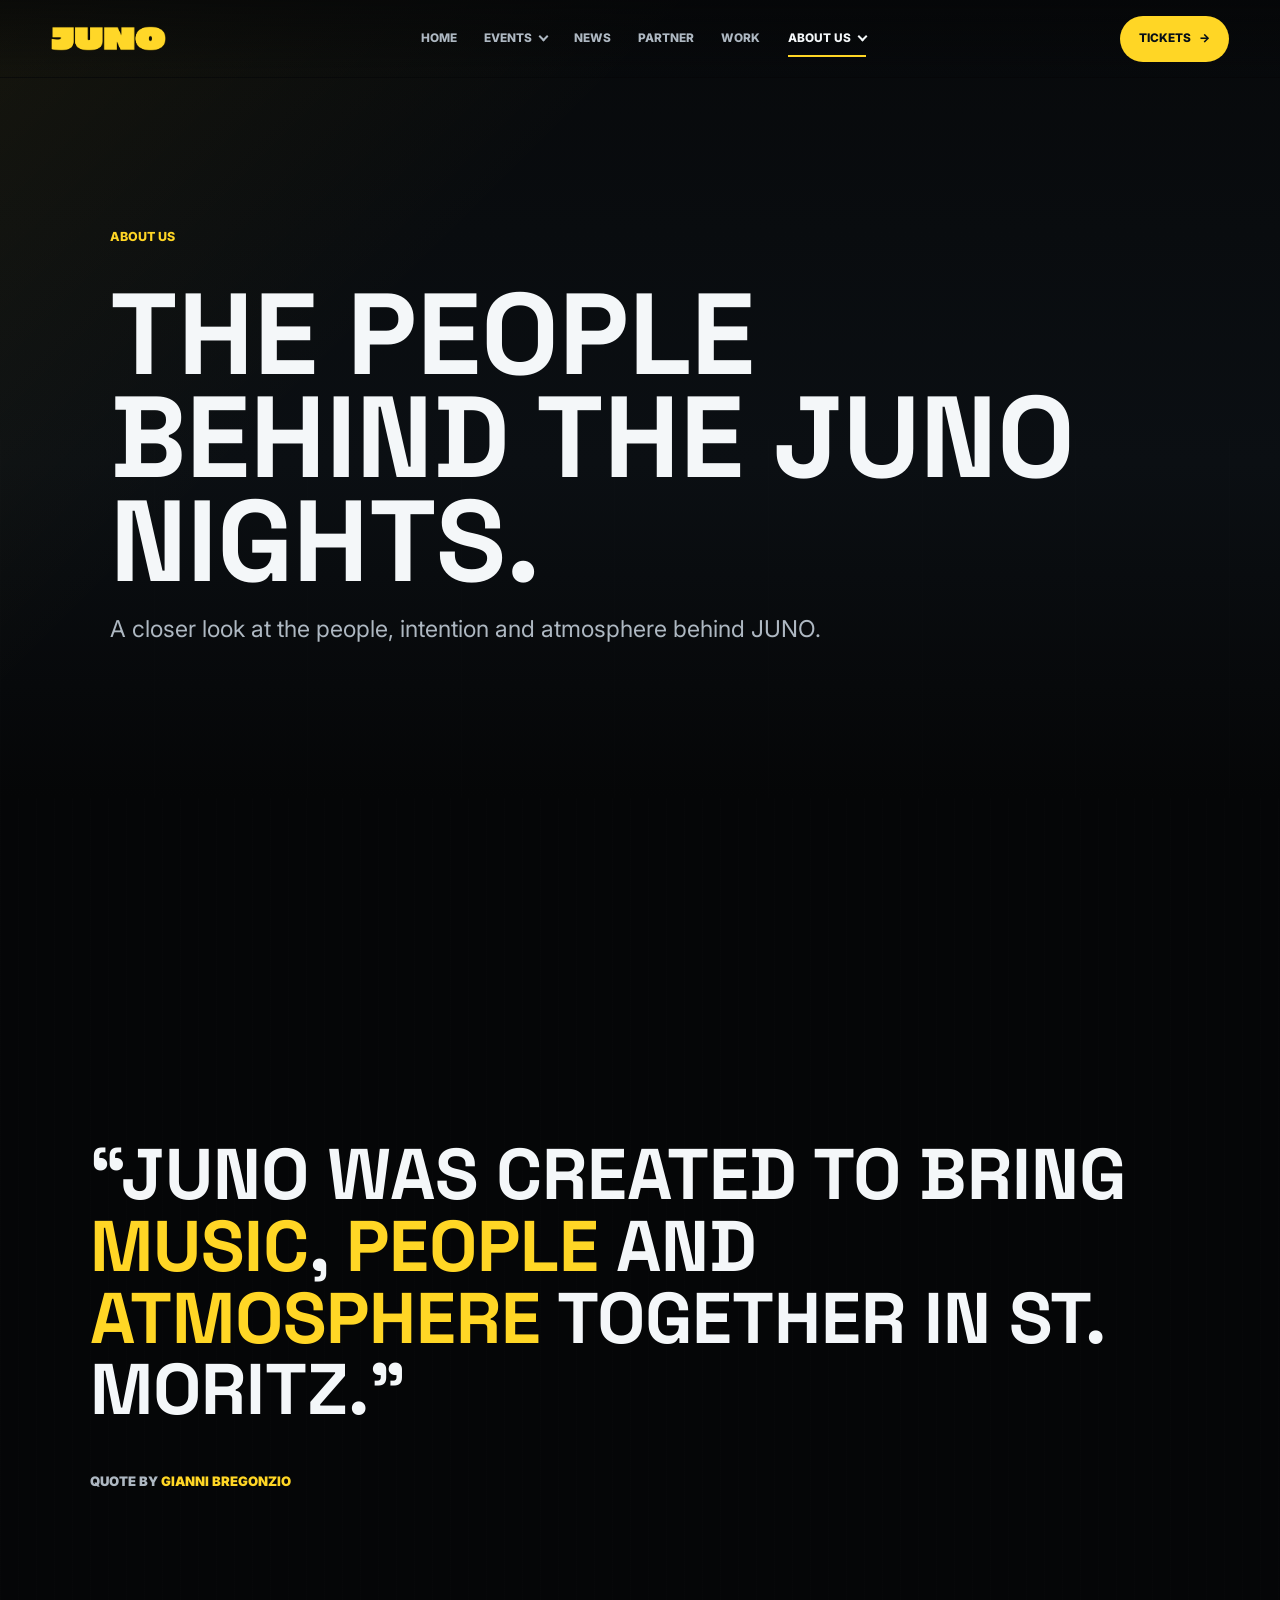
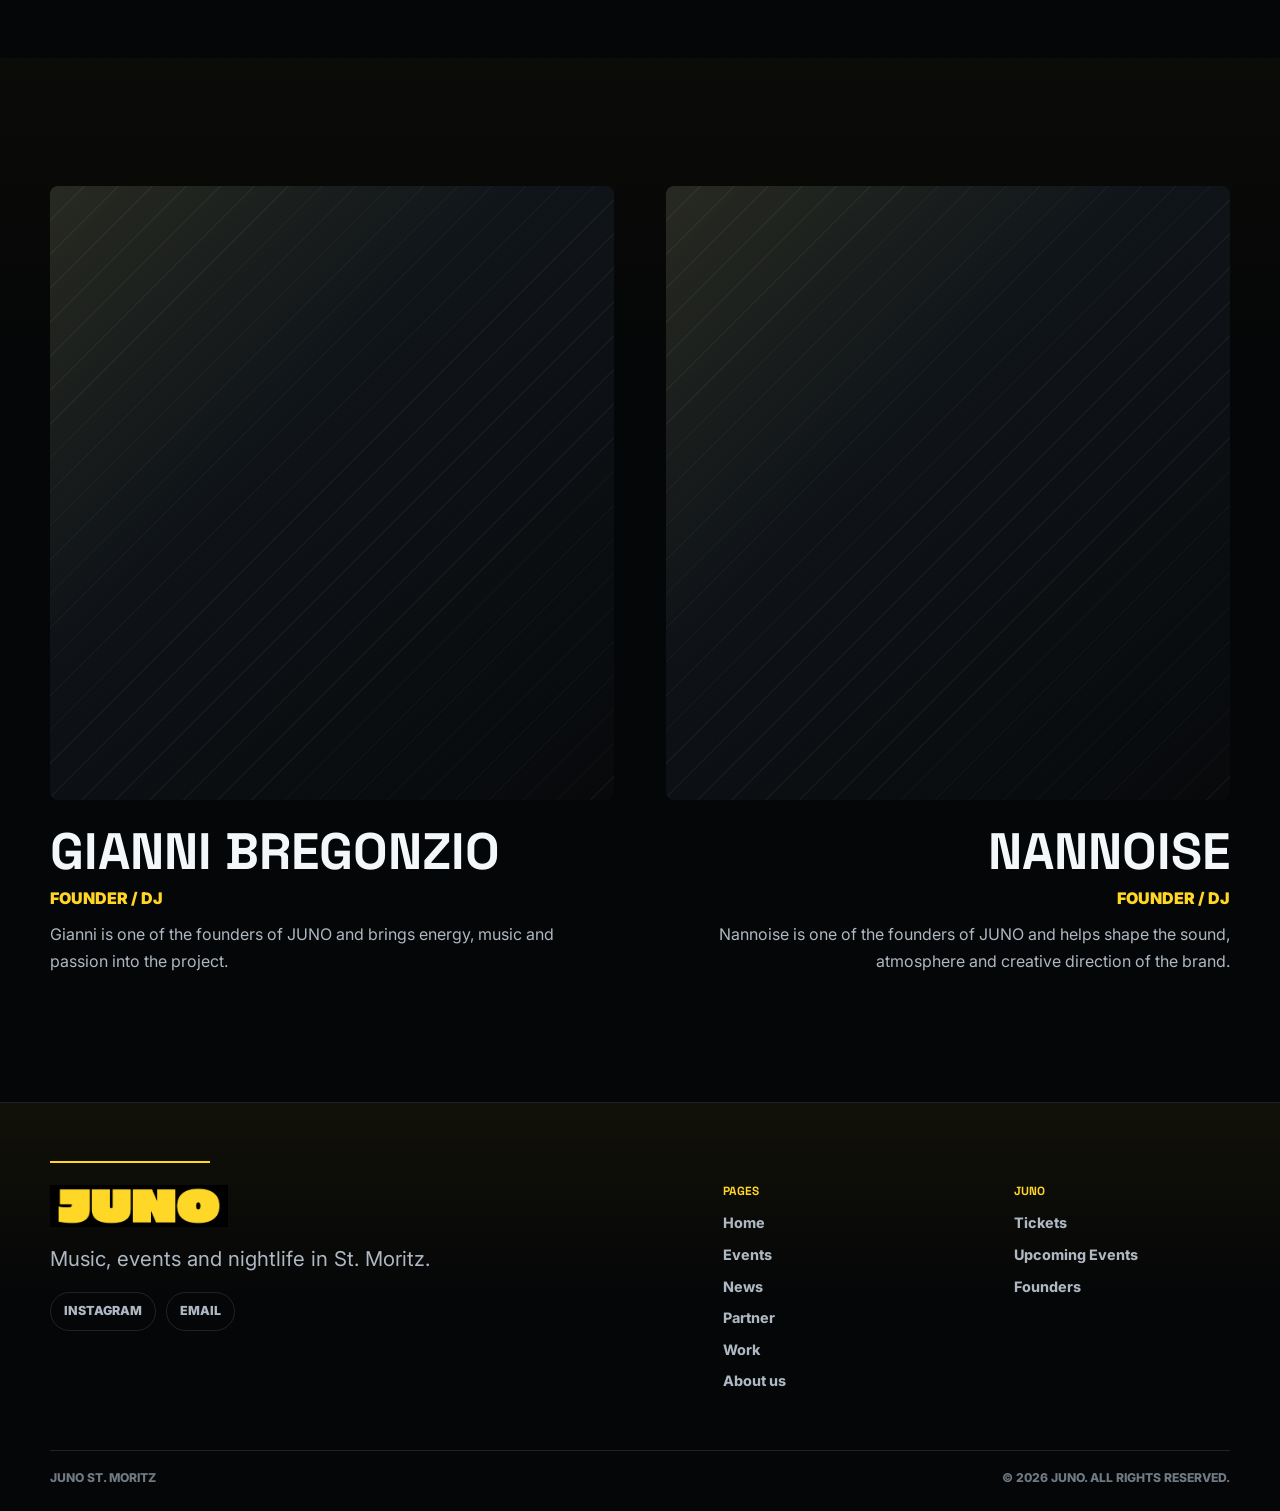
==== commit 35966cac: "v2" ====
--- a/about.html
+++ b/about.html
@@ -3,7 +3,7 @@
   <head>
     <meta charset="UTF-8" />
     <meta name="viewport" content="width=device-width, initial-scale=1.0" />
-    <meta name="description" content="JUNO St. Moritz about sample page." />
+    <meta name="description" content="Meet the people and story behind JUNO St. Moritz." />
     <title>About us | JUNO St. Moritz</title>
     <link rel="preconnect" href="https://fonts.googleapis.com" />
     <link rel="preconnect" href="https://fonts.gstatic.com" crossorigin />
@@ -13,35 +13,37 @@
   <body data-page="about">
     <a class="skip-link" href="#main">Skip to content</a>
     <header class="site-header" data-header>
-      <a class="brand" href="index.html" aria-label="JUNO home"><img src="assets/juno-logo-crop.png" alt="JUNO" width="1660" height="390" /></a>
+      <a class="brand" href="index.html" aria-label="JUNO home"><img src="assets/juno-logo-nav.png" alt="JUNO" width="1660" height="390" /></a>
       <button class="nav-toggle" type="button" aria-label="Open navigation" aria-expanded="false" aria-controls="site-nav" data-nav-toggle><span></span><span></span></button>
       <nav id="site-nav" class="site-nav" aria-label="Primary" data-site-nav>
         <a class="nav-link" href="index.html" data-nav-page="home">Home</a>
-        <div class="nav-item has-dropdown" data-dropdown><button class="nav-link nav-dropdown-toggle" type="button" aria-expanded="false" aria-controls="events-menu" data-dropdown-toggle>Events <span class="chevron" aria-hidden="true"></span></button><div id="events-menu" class="dropdown-panel events-dropdown" data-dropdown-panel><a href="events.html#upcoming"><span>Upcoming Events</span><small>Discover upcoming JUNO nights.</small></a><a href="events.html#past"><span>Past Events</span><small>Moments from previous events.</small></a><a href="events.html#festivals"><span>Festivals</span><small>Larger concepts and seasonal experiences.</small></a><a href="events.html#private"><span>Private Events</span><small>Custom experiences and private nights.</small></a></div></div>
+        <div class="nav-item has-dropdown" data-dropdown><button class="nav-link nav-dropdown-toggle" type="button" aria-expanded="false" aria-controls="events-menu" data-dropdown-toggle>Events <span class="chevron" aria-hidden="true"></span></button><div id="events-menu" class="dropdown-panel events-dropdown" data-dropdown-panel><a href="events.html#upcoming"><span>Upcoming Events</span><small>Discover upcoming JUNO nights.</small></a><a href="events.html#past"><span>Recaps</span><small>Moments from previous events.</small></a><a href="events.html#festivals"><span>Festivals</span><small>Large-format nights and seasonal experiences.</small></a><a href="events.html#private"><span>Private Events</span><small>Custom experiences and private nights.</small></a></div></div>
         <a class="nav-link" href="news.html" data-nav-page="news">News</a><a class="nav-link" href="partner.html" data-nav-page="partner">Partner</a><a class="nav-link" href="work.html" data-nav-page="work">Work</a>
-        <div class="nav-item has-dropdown" data-dropdown><button class="nav-link nav-dropdown-toggle" type="button" aria-expanded="false" aria-controls="about-menu" data-dropdown-toggle>About us <span class="chevron" aria-hidden="true"></span></button><div id="about-menu" class="dropdown-panel about-dropdown" data-dropdown-panel><a href="about.html#story"><span>Our Story</span><small>Music, people and atmosphere in St. Moritz.</small></a><a href="about.html#gianni"><span>Gianni Bregonzio</span><small>Founder / DJ</small></a><a href="about.html#nannoise"><span>Nannoise</span><small>Founder / DJ</small></a></div></div>
+        <div class="nav-item has-dropdown" data-dropdown><button class="nav-link nav-dropdown-toggle" type="button" aria-expanded="false" aria-controls="about-menu" data-dropdown-toggle>About us <span class="chevron" aria-hidden="true"></span></button><div id="about-menu" class="dropdown-panel about-dropdown" data-dropdown-panel><a href="about.html"><span>About us</span><small>Overview page</small></a><a href="about.html#story"><span>Our Story</span><small>Music, people and atmosphere in St. Moritz.</small></a><a href="about.html#gianni"><span>Gianni Bregonzio</span><small>Founder / DJ</small></a><a href="about.html#nannoise"><span>Nannoise</span><small>Founder / DJ</small></a></div></div>
         <a class="mobile-ticket-link" href="tickets.html" data-nav-page="tickets"><span>Tickets</span><span aria-hidden="true">→</span></a>
       </nav>
       <a class="ticket-link" href="tickets.html" data-nav-page="tickets"><span>Tickets</span><span aria-hidden="true">→</span></a>
     </header>
     <main id="main">
-      <section class="page-hero"><div class="container page-hero-layout"><p class="eyebrow reveal">About us</p><h1 class="page-title reveal">The people behind the JUNO nights.</h1><p class="page-copy reveal">A clear foundation page for story, founders and future image material.</p></div></section>
-      <section id="story" class="section section-split">
-        <div class="container split-layout">
-          <div class="section-heading reveal"><p class="eyebrow">Our Story / Unsere Geschichte</p><h2>Music, people and atmosphere in St. Moritz.</h2></div>
-          <div class="about-copy reveal"><p>JUNO was created to bring music, people and atmosphere together in St. Moritz.</p><p class="muted-large">This text is intentionally short and can be replaced later with the final brand story.</p></div>
+      <section class="page-hero"><div class="container page-hero-layout"><p class="eyebrow reveal">About us</p><h1 class="page-title reveal">The people behind the JUNO nights.</h1><p class="page-copy reveal">A closer look at the people, intention and atmosphere behind JUNO.</p></div></section>
+      <section id="story" class="story-quote-section" aria-label="JUNO story">
+        <div class="container story-quote-layout">
+          <blockquote class="story-quote reveal">
+            <p>&ldquo;JUNO was created to bring <span>music</span>, <span>people</span> and <span>atmosphere</span> together in St. Moritz.&rdquo;</p>
+            <footer>Gianni Bregonzio</footer>
+          </blockquote>
         </div>
       </section>
       <section class="section section-news">
         <div class="container">
           <div class="founder-grid founder-grid-large" aria-label="Founders">
-            <article id="gianni" class="founder-card reveal"><div class="founder-photo" aria-label="Image placeholder for Gianni Bregonzio"></div><span class="owner-index">01</span><h3>Gianni Bregonzio</h3><p class="founder-role">Founder / DJ</p><p>Gianni is one of the founders of JUNO and brings energy, music and passion into the project.</p></article>
-            <article id="nannoise" class="founder-card reveal"><div class="founder-photo" aria-label="Image placeholder for Nannoise"></div><span class="owner-index">02</span><h3>Nannoise</h3><p class="founder-role">Founder / DJ</p><p>Nannoise is one of the founders of JUNO and helps shape the sound, atmosphere and creative direction of the brand.</p></article>
+            <article id="gianni" class="founder-card reveal"><div class="founder-photo" aria-label="Portrait area for Gianni Bregonzio"></div><h3>Gianni Bregonzio</h3><p class="founder-role">Founder / DJ</p><p>Gianni is one of the founders of JUNO and brings energy, music and passion into the project.</p></article>
+            <article id="nannoise" class="founder-card reveal"><div class="founder-photo" aria-label="Portrait area for Nannoise"></div><h3>Nannoise</h3><p class="founder-role">Founder / DJ</p><p>Nannoise is one of the founders of JUNO and helps shape the sound, atmosphere and creative direction of the brand.</p></article>
           </div>
         </div>
       </section>
     </main>
-    <footer class="site-footer"><div class="container footer-main"><div class="footer-brand"><a class="footer-logo" href="index.html" aria-label="JUNO home"><img src="assets/juno-logo-crop.png" alt="JUNO" width="1660" height="390" /></a><p>Music, events and nightlife in St. Moritz.</p><div class="footer-social" aria-label="Social and contact links"><a href="https://www.instagram.com/junostmoritz/" target="_blank" rel="noreferrer">Instagram</a><a href="mailto:hello@junostmoritz.ch">Email</a></div></div><nav class="footer-column" aria-label="Footer pages"><h2>Pages</h2><a href="index.html">Home</a><a href="events.html">Events</a><a href="news.html">News</a><a href="partner.html">Partner</a><a href="work.html">Work</a><a href="about.html">About us</a></nav><nav class="footer-column" aria-label="Footer JUNO links"><h2>JUNO</h2><a href="tickets.html">Tickets</a><a href="events.html#upcoming">Upcoming Events</a><a href="about.html#gianni">Founders</a></nav></div><div class="container footer-bottom"><span>Sample website concept</span><span>© 2026 JUNO. Sample concept.</span></div></footer>
+    <footer class="site-footer"><div class="container footer-main"><div class="footer-brand"><a class="footer-logo" href="index.html" aria-label="JUNO home"><img src="assets/juno-logo-crop.png" alt="JUNO" width="1660" height="390" /></a><p>Music, events and nightlife in St. Moritz.</p><div class="footer-social" aria-label="Social and contact links"><a href="https://www.instagram.com/junostmoritz/" target="_blank" rel="noreferrer">Instagram</a><a href="mailto:hello@junostmoritz.ch">Email</a></div></div><nav class="footer-column" aria-label="Footer pages"><h2>Pages</h2><a href="index.html">Home</a><a href="events.html">Events</a><a href="news.html">News</a><a href="partner.html">Partner</a><a href="work.html">Work</a><a href="about.html">About us</a></nav><nav class="footer-column" aria-label="Footer JUNO links"><h2>JUNO</h2><a href="tickets.html">Tickets</a><a href="events.html#upcoming">Upcoming Events</a><a href="about.html#gianni">Founders</a></nav></div><div class="container footer-bottom"><span>JUNO St. Moritz</span><span>© 2026 JUNO. All rights reserved.</span></div></footer>
     <dialog class="ticket-modal" data-ticket-modal aria-labelledby="modal-title"><div class="modal-panel"><button class="modal-close" type="button" aria-label="Close modal" data-modal-close>×</button><p class="eyebrow" data-modal-eyebrow>Tickets</p><h2 id="modal-title" data-modal-title>Tickets</h2><p data-modal-text>Tickets will be available soon.</p><button class="btn btn-primary" type="button" data-modal-close>Understood</button></div></dialog>
     <script src="scripts/main.js"></script>
   </body>
--- a/styles/main.css
+++ b/styles/main.css
@@ -203,6 +203,16 @@
   position: relative;
 }
 
+.has-dropdown::after {
+  content: "";
+  position: absolute;
+  left: -12px;
+  right: -12px;
+  top: 100%;
+  height: 22px;
+  z-index: 1;
+}
+
 .chevron {
   width: 7px;
   height: 7px;
@@ -219,6 +229,7 @@
 
 .dropdown-panel {
   position: absolute;
+  z-index: 2;
   left: 50%;
   top: calc(100% + 12px);
   width: min(360px, calc(100vw - 32px));
@@ -513,9 +524,13 @@
 }
 
 .hero-logo {
-  width: min(74vw, 880px);
-  height: auto;
   margin: 0 auto;
+  color: var(--accent);
+  font-family: "Space Grotesk", "Inter", sans-serif;
+  font-size: clamp(5.8rem, 19vw, 16rem);
+  font-weight: 700;
+  line-height: 0.78;
+  letter-spacing: 0;
   filter: drop-shadow(0 16px 34px rgba(0, 0, 0, 0.5));
 }
 
@@ -622,6 +637,62 @@
   line-height: 1.25;
 }
 
+.story-quote-section {
+  position: relative;
+  min-height: clamp(620px, 76vw, 860px);
+  display: grid;
+  align-items: end;
+  overflow: hidden;
+  padding: clamp(92px, 12vw, 150px) 0;
+  background: #050607;
+}
+
+.story-quote-section::after {
+  content: "";
+  position: absolute;
+  inset: 0;
+  background: repeating-linear-gradient(90deg, rgba(255, 255, 255, 0.05) 0 1px, transparent 1px 18px);
+  opacity: 0.12;
+  pointer-events: none;
+}
+
+.story-quote-layout {
+  position: relative;
+  z-index: 1;
+}
+
+.story-quote {
+  max-width: 1120px;
+}
+
+.story-quote p {
+  margin: 0;
+  color: var(--text);
+  font-family: "Space Grotesk", Inter, sans-serif;
+  font-size: clamp(2.25rem, 5.6vw, 6.4rem);
+  font-weight: 700;
+  line-height: 1;
+  text-transform: uppercase;
+}
+
+.story-quote p span {
+  color: var(--accent);
+}
+
+.story-quote footer {
+  margin-top: clamp(28px, 4vw, 46px);
+  color: var(--accent);
+  font-size: clamp(0.82rem, 1vw, 1rem);
+  font-weight: 900;
+  letter-spacing: 0;
+  text-transform: uppercase;
+}
+
+.story-quote footer::before {
+  content: "Quote by ";
+  color: var(--muted);
+}
+
 .owner-grid,
 .benefit-grid {
   display: grid;
@@ -680,22 +751,37 @@
 
 .news-layout {
   display: grid;
-  grid-template-columns: minmax(0, 1.05fr) minmax(0, 0.95fr);
-  gap: 14px;
+  gap: clamp(42px, 6vw, 78px);
 }
 
 .news-feature {
-  min-height: 520px;
+  position: relative;
+  width: 100vw;
+  margin-left: calc(50% - 50vw);
+  min-height: clamp(520px, 62vw, 760px);
   display: flex;
   flex-direction: column;
   justify-content: flex-end;
-  border: 1px solid var(--line);
-  border-radius: var(--radius);
+  overflow: hidden;
   background:
-    linear-gradient(135deg, rgba(255, 214, 37, 0.08), transparent 38%),
-    linear-gradient(145deg, #151b21, #07090b);
-  box-shadow: 0 14px 30px rgba(0, 0, 0, 0.18);
-  padding: clamp(24px, 4vw, 42px);
+    linear-gradient(180deg, #050607 0%, rgba(5, 6, 7, 0.08) 22%, rgba(5, 6, 7, 0.1) 64%, #050607 100%),
+    linear-gradient(135deg, rgba(255, 214, 37, 0.14), transparent 42%),
+    linear-gradient(145deg, #1a2026, #07090b);
+  padding: clamp(28px, 5vw, 64px) max(clamp(28px, 5vw, 64px), calc((100vw - var(--container)) / 2));
+}
+
+.news-feature::after {
+  content: "";
+  position: absolute;
+  inset: 0;
+  background: repeating-linear-gradient(135deg, rgba(255, 255, 255, 0.05) 0 1px, transparent 1px 26px);
+  opacity: 0.36;
+  pointer-events: none;
+}
+
+.news-feature > * {
+  position: relative;
+  z-index: 1;
 }
 
 .news-feature span {
@@ -710,6 +796,63 @@
   color: var(--muted);
 }
 
+.news-points {
+  display: grid;
+}
+
+.news-point {
+  display: grid;
+  grid-template-columns: minmax(48px, 0.18fr) minmax(180px, 0.8fr) minmax(0, 1fr);
+  gap: clamp(18px, 3vw, 44px);
+  align-items: start;
+  padding: 28px 0;
+  position: relative;
+  color: inherit;
+  text-decoration: none;
+  transition: color 180ms ease, transform 180ms ease;
+}
+
+.news-point + .news-point::before {
+  content: "";
+  position: absolute;
+  left: 0;
+  top: 0;
+  width: min(720px, 74%);
+  height: 1px;
+  background: rgba(255, 255, 255, 0.22);
+}
+
+.news-point span {
+  color: var(--accent);
+  font-size: 0.78rem;
+  font-weight: 900;
+}
+
+.news-point h3 {
+  margin: 0;
+  font-size: clamp(1.45rem, 2.8vw, 3rem);
+  line-height: 0.98;
+  text-transform: uppercase;
+}
+
+.news-point p {
+  margin: 0;
+  color: var(--muted);
+  line-height: 1.65;
+  transition: color 180ms ease;
+}
+
+.news-point:hover,
+.news-point:focus-visible {
+  color: var(--accent);
+  transform: translateX(8px);
+}
+
+.news-point:hover p,
+.news-point:focus-visible p {
+  color: var(--text);
+}
+
 .partner-notes {
   margin-top: 14px;
 }
@@ -719,7 +862,7 @@
 }
 
 .founder-grid-large .founder-card {
-  min-height: 620px;
+  min-height: 0;
 }
 
 .muted-large {
@@ -810,7 +953,46 @@
 .founder-grid {
   display: grid;
   grid-template-columns: repeat(2, minmax(0, 1fr));
-  gap: 14px;
+  gap: clamp(22px, 4vw, 56px);
+}
+
+.founder-grid .founder-card {
+  min-height: 0;
+  padding: 0;
+  border: 0;
+  border-radius: 0;
+  background: transparent;
+  box-shadow: none;
+}
+
+.founder-grid .founder-photo {
+  min-height: clamp(420px, 48vw, 680px);
+  margin-bottom: 28px;
+}
+
+.founder-grid .founder-card h3 {
+  margin-bottom: 8px;
+  font-size: clamp(2rem, 4vw, 4.75rem);
+  line-height: 0.95;
+  text-transform: uppercase;
+}
+
+.founder-grid .founder-card p {
+  max-width: 560px;
+  font-size: 1rem;
+  line-height: 1.65;
+}
+
+.founder-grid .founder-card:first-child {
+  text-align: left;
+}
+
+.founder-grid .founder-card:last-child {
+  text-align: right;
+}
+
+.founder-grid .founder-card:last-child p {
+  margin-left: auto;
 }
 
 .founder-role {
@@ -918,6 +1100,17 @@
   overflow: hidden;
 }
 
+.gallery-trigger {
+  width: 100%;
+  height: 100%;
+  display: block;
+  border: 0;
+  background: transparent;
+  color: inherit;
+  padding: 0;
+  text-align: left;
+}
+
 .gallery-card-wide {
   grid-column: span 2;
 }
@@ -948,6 +1141,51 @@
   background:
     linear-gradient(180deg, transparent 35%, rgba(0, 0, 0, 0.82)),
     repeating-linear-gradient(135deg, rgba(255, 255, 255, 0.04) 0 1px, transparent 1px 24px);
+}
+
+.gallery-hover-copy {
+  position: absolute;
+  left: 18px;
+  bottom: 18px;
+  z-index: 1;
+  max-width: min(300px, calc(100% - 36px));
+  color: var(--text);
+  opacity: 0;
+  transform: translateY(8px);
+  transition: opacity 180ms ease, transform 180ms ease;
+}
+
+.gallery-hover-copy strong,
+.gallery-hover-copy small {
+  display: block;
+}
+
+.gallery-hover-copy strong {
+  font-size: clamp(1rem, 1.8vw, 1.45rem);
+  font-weight: 900;
+  line-height: 1.05;
+  text-transform: uppercase;
+}
+
+.gallery-hover-copy small {
+  margin-top: 8px;
+  color: var(--muted);
+  font-size: 0.78rem;
+  font-weight: 800;
+  text-transform: uppercase;
+}
+
+.gallery-trigger:hover .gallery-hover-copy,
+.gallery-trigger:focus-visible .gallery-hover-copy {
+  opacity: 1;
+  transform: translateY(0);
+}
+
+.gallery-trigger:hover .gallery-art::after,
+.gallery-trigger:focus-visible .gallery-art::after {
+  background:
+    linear-gradient(180deg, transparent 18%, rgba(0, 0, 0, 0.9)),
+    repeating-linear-gradient(135deg, rgba(255, 255, 255, 0.06) 0 1px, transparent 1px 24px);
 }
 
 .gallery-art-1 {
@@ -1194,9 +1432,56 @@
   padding: 0;
 }
 
+.recap-modal {
+  width: min(1040px, calc(100% - 32px));
+  border: 0;
+  border-radius: var(--radius);
+  background: transparent;
+  color: var(--text);
+  padding: 0;
+}
+
+.recap-modal::backdrop,
 .ticket-modal::backdrop {
   background: rgba(0, 0, 0, 0.74);
   backdrop-filter: blur(8px);
+}
+
+.recap-modal-panel {
+  position: relative;
+  overflow: hidden;
+  border: 1px solid var(--line-strong);
+  border-radius: var(--radius);
+  background: #090c10;
+  box-shadow: 0 18px 42px rgba(0, 0, 0, 0.34);
+}
+
+.recap-modal-image {
+  min-height: clamp(320px, 46vw, 560px);
+  width: 100%;
+}
+
+.recap-modal-image span {
+  position: absolute;
+  left: clamp(22px, 4vw, 48px);
+  bottom: clamp(22px, 4vw, 48px);
+  z-index: 1;
+  color: var(--text);
+  font-family: "Space Grotesk", Inter, sans-serif;
+  font-size: clamp(2.2rem, 6vw, 6.8rem);
+  font-weight: 700;
+  line-height: 0.95;
+  text-transform: uppercase;
+}
+
+.recap-modal-copy {
+  padding: clamp(24px, 4vw, 46px);
+}
+
+.recap-modal-copy p:not(.eyebrow) {
+  max-width: 680px;
+  color: var(--muted);
+  font-size: 1rem;
 }
 
 .modal-panel {
@@ -1220,6 +1505,7 @@
 
 .modal-close {
   position: absolute;
+  z-index: 3;
   right: 14px;
   top: 14px;
   width: 38px;
@@ -1326,6 +1612,10 @@
     transition: max-height 220ms ease, padding 220ms ease, border-color 220ms ease;
   }
 
+  .has-dropdown::after {
+    display: none;
+  }
+
   .has-dropdown:hover .dropdown-panel {
     transform: none;
   }
@@ -1375,6 +1665,15 @@
   .events-grid {
     grid-template-columns: 1fr;
   }
+
+  .news-point {
+    grid-template-columns: 1fr;
+    gap: 10px;
+  }
+
+  .news-point + .news-point::before {
+    width: min(260px, 72%);
+  }
 }
 
 @media (max-width: 640px) {
@@ -1419,9 +1718,16 @@
     padding-top: calc(var(--header-height) + 70px);
   }
 
-  .news-feature,
+  .news-feature {
+    min-height: 420px;
+  }
+
   .founder-grid-large .founder-card {
-    min-height: 420px;
+    min-height: 0;
+  }
+
+  .founder-grid .founder-photo {
+    min-height: clamp(360px, 110vw, 560px);
   }
 
   .event-card {
